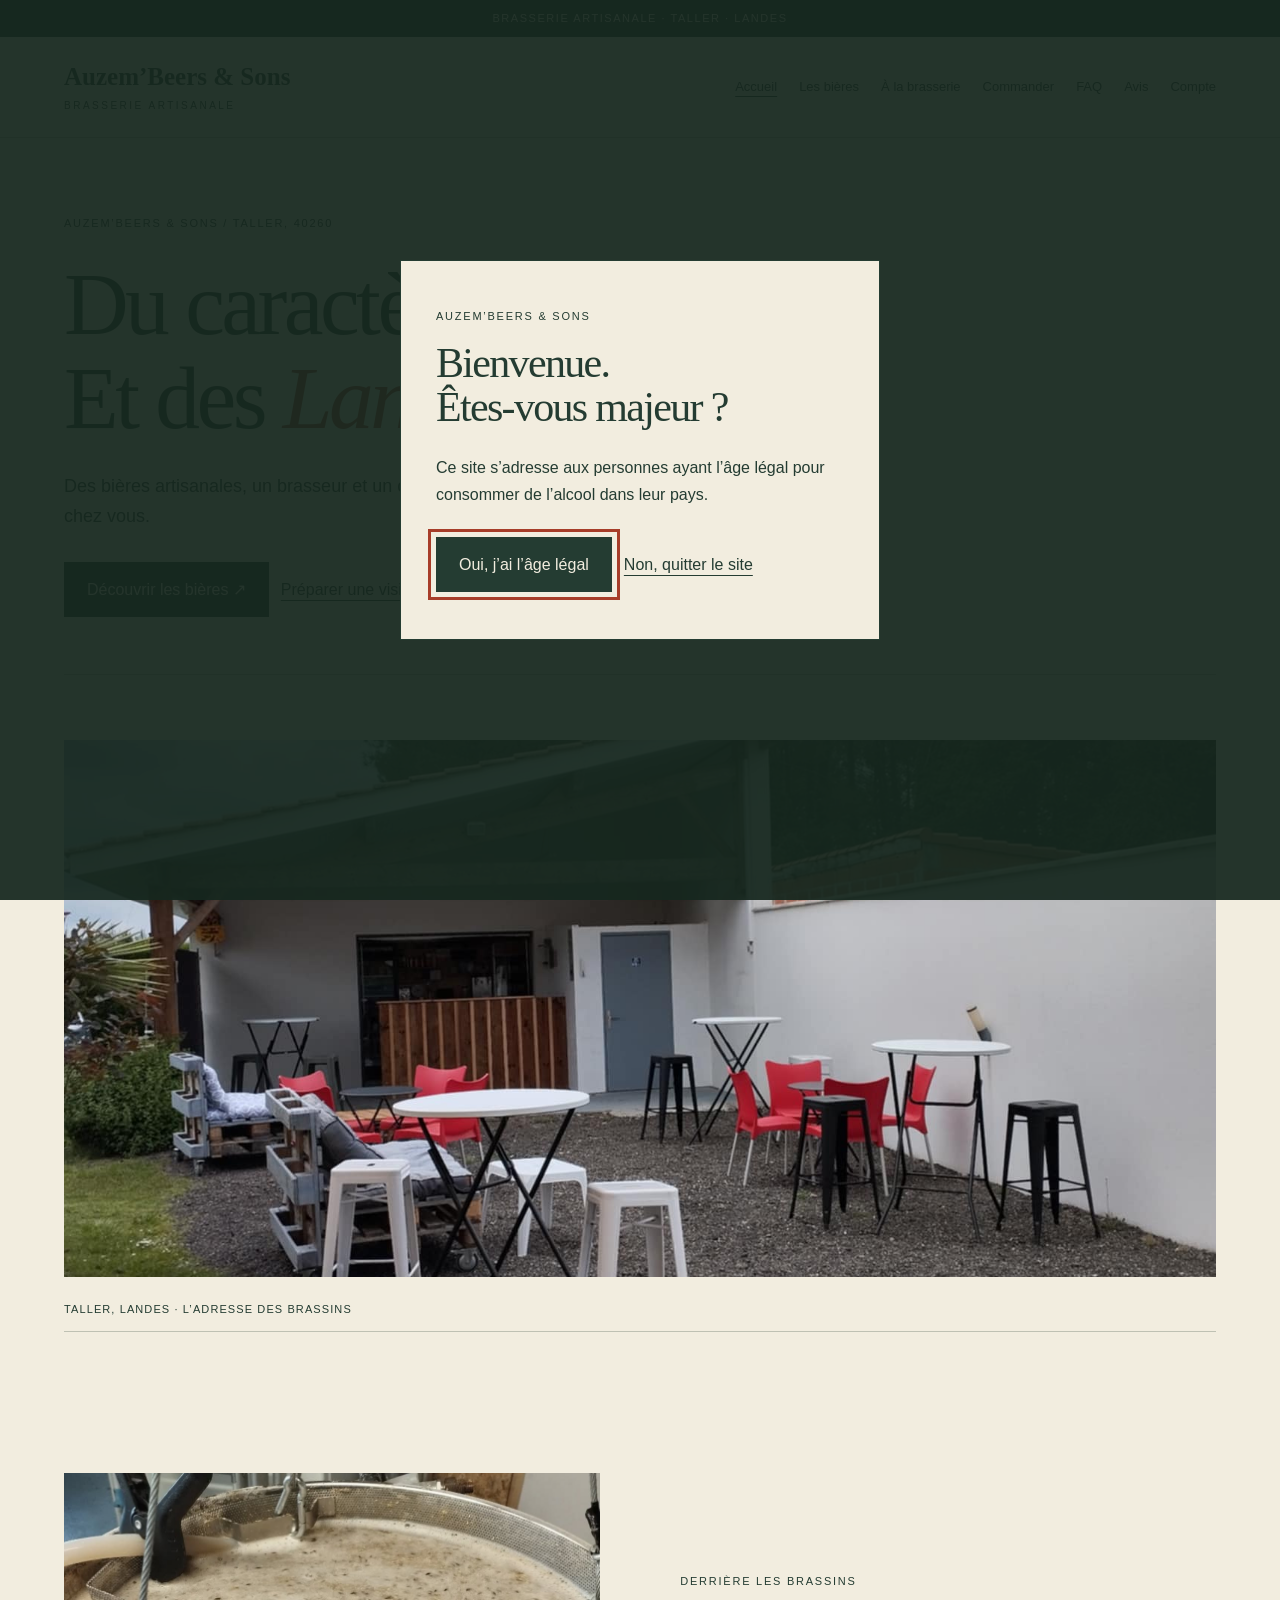
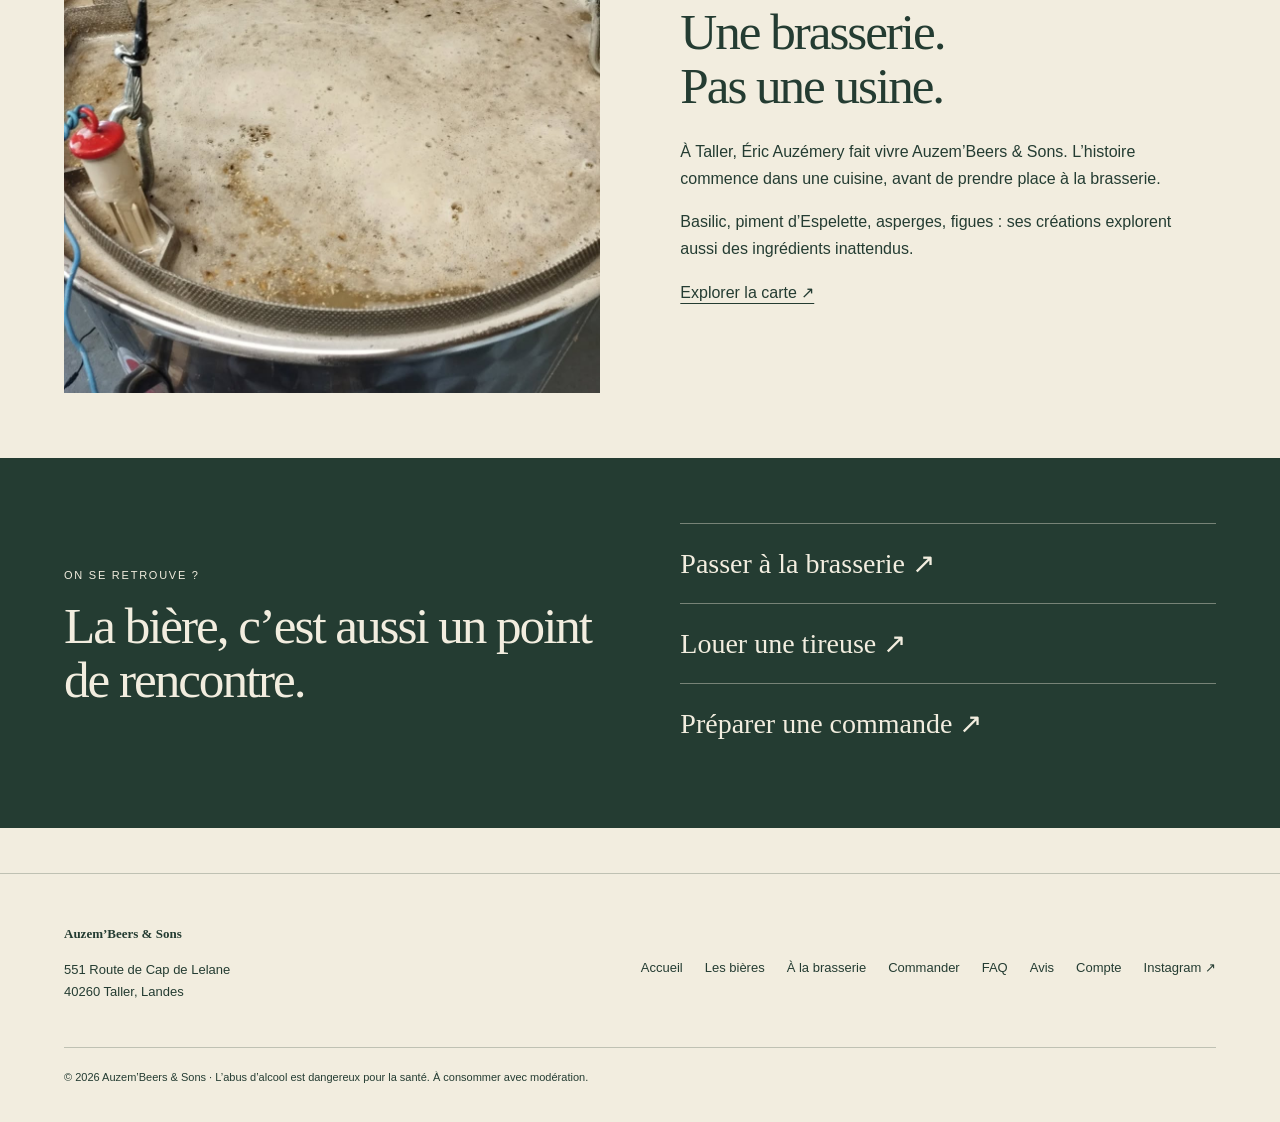
==== index.html @ e7a26818 "Unify all seven pages with editorial design and honest interaction states" ====
<!doctype html><html lang="fr"><head><meta charset="utf-8"><meta name="viewport" content="width=device-width,initial-scale=1"><title>Auzem’Beers &amp; Sons — Taller, Landes</title><meta name="description" content="Bières artisanales à Taller dans les Landes. Découvrez Auzem’Beers & Sons et préparez votre visite à la brasserie."><link rel="stylesheet" href="styles.css"><script src="site.js" defer></script></head><body><a class="skip" href="#main">Passer au contenu</a><header><a href="produits.html">Les bières</a> · <a href="service.html">La brasserie</a></header><main id="main"><section class="wrap page-head"><p class="eyebrow">Auzem’Beers &amp; Sons / Taller, 40260</p><h1>Du caractère.<br>Et des <em>Landes.</em></h1><p class="intro">Des bières artisanales, un brasseur et un coin des Landes. Faites comme chez vous.</p><a class="button" href="produits.html">Découvrir les bières ↗</a><a href="service.html">Préparer une visite</a></section><div class="wrap section"><img class="hero-photo" src="Bar2.jpeg" alt="L’intérieur de la brasserie Auzem’Beers & Sons" fetchpriority="high"><p class="caption">TALLER, LANDES · L’ADRESSE DES BRASSINS</p></div><section class="wrap split section"><img src="Brassin.jpg" alt="À la brasserie" loading="lazy"><div><p class="eyebrow">Derrière les brassins</p><h2>Une brasserie.<br>Pas une usine.</h2><p>À Taller, Éric Auzémery fait vivre Auzem’Beers &amp; Sons. L’histoire commence dans une cuisine, avant de prendre place à la brasserie.</p><p>Basilic, piment d’Espelette, asperges, figues : ses créations explorent aussi des ingrédients inattendus.</p><a href="produits.html">Explorer la carte ↗</a></div></section><section class="dark"><div class="wrap split"><div><p class="eyebrow">On se retrouve ?</p><h2>La bière, c’est aussi un point de rencontre.</h2></div><div class="rows"><a href="service.html">Passer à la brasserie ↗</a><a href="service.html#tireuses">Louer une tireuse ↗</a><a href="commandes.html">Préparer une commande ↗</a></div></div></section></main><footer><a href="FAQ.html">FAQ</a> · <a href="Avis.html">Avis</a> · <a href="compte.html">Compte</a></footer></body></html>
---- styles.css ----
:root{--paper:#f2eddf;--ink:#243c32;--rust:#a73d29;--line:#243c3240}*{box-sizing:border-box}body{margin:0;background:var(--paper);color:var(--ink);font:16px/1.7 Arial,sans-serif}a{color:inherit;text-underline-offset:5px}button,input,select,textarea{font:inherit}a:focus-visible,button:focus-visible,input:focus-visible,textarea:focus-visible,summary:focus-visible{outline:3px solid var(--rust);outline-offset:5px}img{display:block;max-width:100%}.wrap{width:min(1320px,90%);margin:auto}.skip{position:absolute;top:-100px;background:var(--paper);padding:12px;z-index:10}.skip:focus{top:10px}.ribbon{background:var(--ink);color:var(--paper);text-align:center;font-size:11px;letter-spacing:.14em;padding:9px}header{border-bottom:1px solid var(--line)}nav{display:flex;align-items:center;justify-content:space-between;gap:25px;min-height:100px}.brand{font:bold 25px Georgia,serif;text-decoration:none}.brand small{display:block;font:10px Arial,sans-serif;letter-spacing:.25em;margin-top:9px}.links{display:flex;gap:22px;align-items:center;flex-wrap:wrap}.links a{font-size:13px;text-decoration:none;padding:10px 0}.links a:hover,.links a[aria-current]{text-decoration:underline}.menu{display:none;background:none;border:1px solid;padding:10px 14px}h1,h2,h3{font-family:Georgia,serif;font-weight:normal;line-height:1.05;letter-spacing:-.04em}h1{font-size:clamp(48px,7vw,104px);max-width:1050px;margin:25px 0}h1 em{color:var(--rust)}h2{font-size:clamp(34px,4vw,62px);margin:15px 0 25px}h3{font-size:30px;margin:20px 0}.eyebrow{font-size:11px;letter-spacing:.16em;text-transform:uppercase}.intro{max-width:600px;font-size:18px}.page-head{padding:65px 0 45px;border-bottom:1px solid var(--line)}.section{padding:65px 0}.hero-photo{width:100%;height:clamp(300px,42vw,570px);object-fit:cover}.caption{border-bottom:1px solid var(--line);padding:12px 0;font-size:11px;letter-spacing:.1em}.split{display:grid;grid-template-columns:1fr 1fr;gap:7%;align-items:center}.split img{width:100%;max-height:520px;object-fit:cover}.split p{max-width:530px}.button{display:inline-block;border:1px solid var(--ink);background:var(--ink);color:var(--paper);padding:13px 22px;text-decoration:none;margin:12px 12px 12px 0;cursor:pointer}.button:hover{background:var(--rust);border-color:var(--rust)}.outline{background:transparent;color:var(--ink)}.grid{display:grid;grid-template-columns:repeat(3,minmax(0,1fr));gap:30px}.product{border-bottom:1px solid var(--line);padding-bottom:25px}.product img{width:100%;height:350px;object-fit:contain;background:#e5ddcc;padding:20px}.product:nth-child(2n) img{background:#dde0d3}.product h2{font-size:34px;margin:22px 0 12px}.product p{font-size:14px}.note{border-left:3px solid var(--rust);padding:12px 22px;background:#e8e1d3;margin:25px 0;max-width:750px}.dark{background:var(--ink);color:var(--paper);padding:65px 0}.dark a{color:var(--paper)}.rows>a{display:block;padding:23px 0;border-top:1px solid #f2eddf66;text-decoration:none;font:28px Georgia,serif}.rows>a:hover{text-decoration:underline}.narrow{max-width:850px}details{border-bottom:1px solid var(--line);padding:24px 0}summary{font:25px/1.4 Georgia,serif;cursor:pointer}details p{max-width:720px;margin:20px 0 5px}label{display:block;margin:22px 0 8px}select,textarea{display:block;width:100%;padding:14px;border:1px solid var(--ink);background:transparent;color:var(--ink);border-radius:0}textarea{min-height:180px}.muted{font-size:13px}.price{font:48px Georgia,serif}.empty{padding:35px 0;border-top:1px solid var(--line)}footer{padding:45px 0 25px;border-top:1px solid var(--line);margin-top:45px}.footer-top{display:flex;justify-content:space-between;gap:25px;flex-wrap:wrap}.footer-top p,.footer-top a{font-size:13px}.legal{border-top:1px solid var(--line);padding-top:20px;margin-top:30px;font-size:11px}dialog{background:var(--paper);color:var(--ink);border:1px solid;width:min(480px,90%);padding:35px;max-height:90vh;overflow:auto}dialog::backdrop{background:#16271fee}dialog h2{font-size:42px}body:has(dialog[open]){overflow:hidden}[hidden]{display:none!important}@media(max-width:850px){nav{flex-wrap:wrap;padding:20px 0;min-height:85px}.menu{display:block}.links{width:100%;gap:18px}.split{grid-template-columns:1fr;gap:30px}.grid{grid-template-columns:repeat(2,minmax(0,1fr))}.section{padding:45px 0}.page-head{padding:40px 0 30px}}@media(max-width:550px){.grid{grid-template-columns:1fr}.product img{height:340px}.brand{font-size:21px}.intro{font-size:16px}.footer-top{display:block}.links a{padding:8px 0}.hero-photo{height:340px}}@media(prefers-reduced-motion:reduce){*{scroll-behavior:auto!important;transition:none!important}}
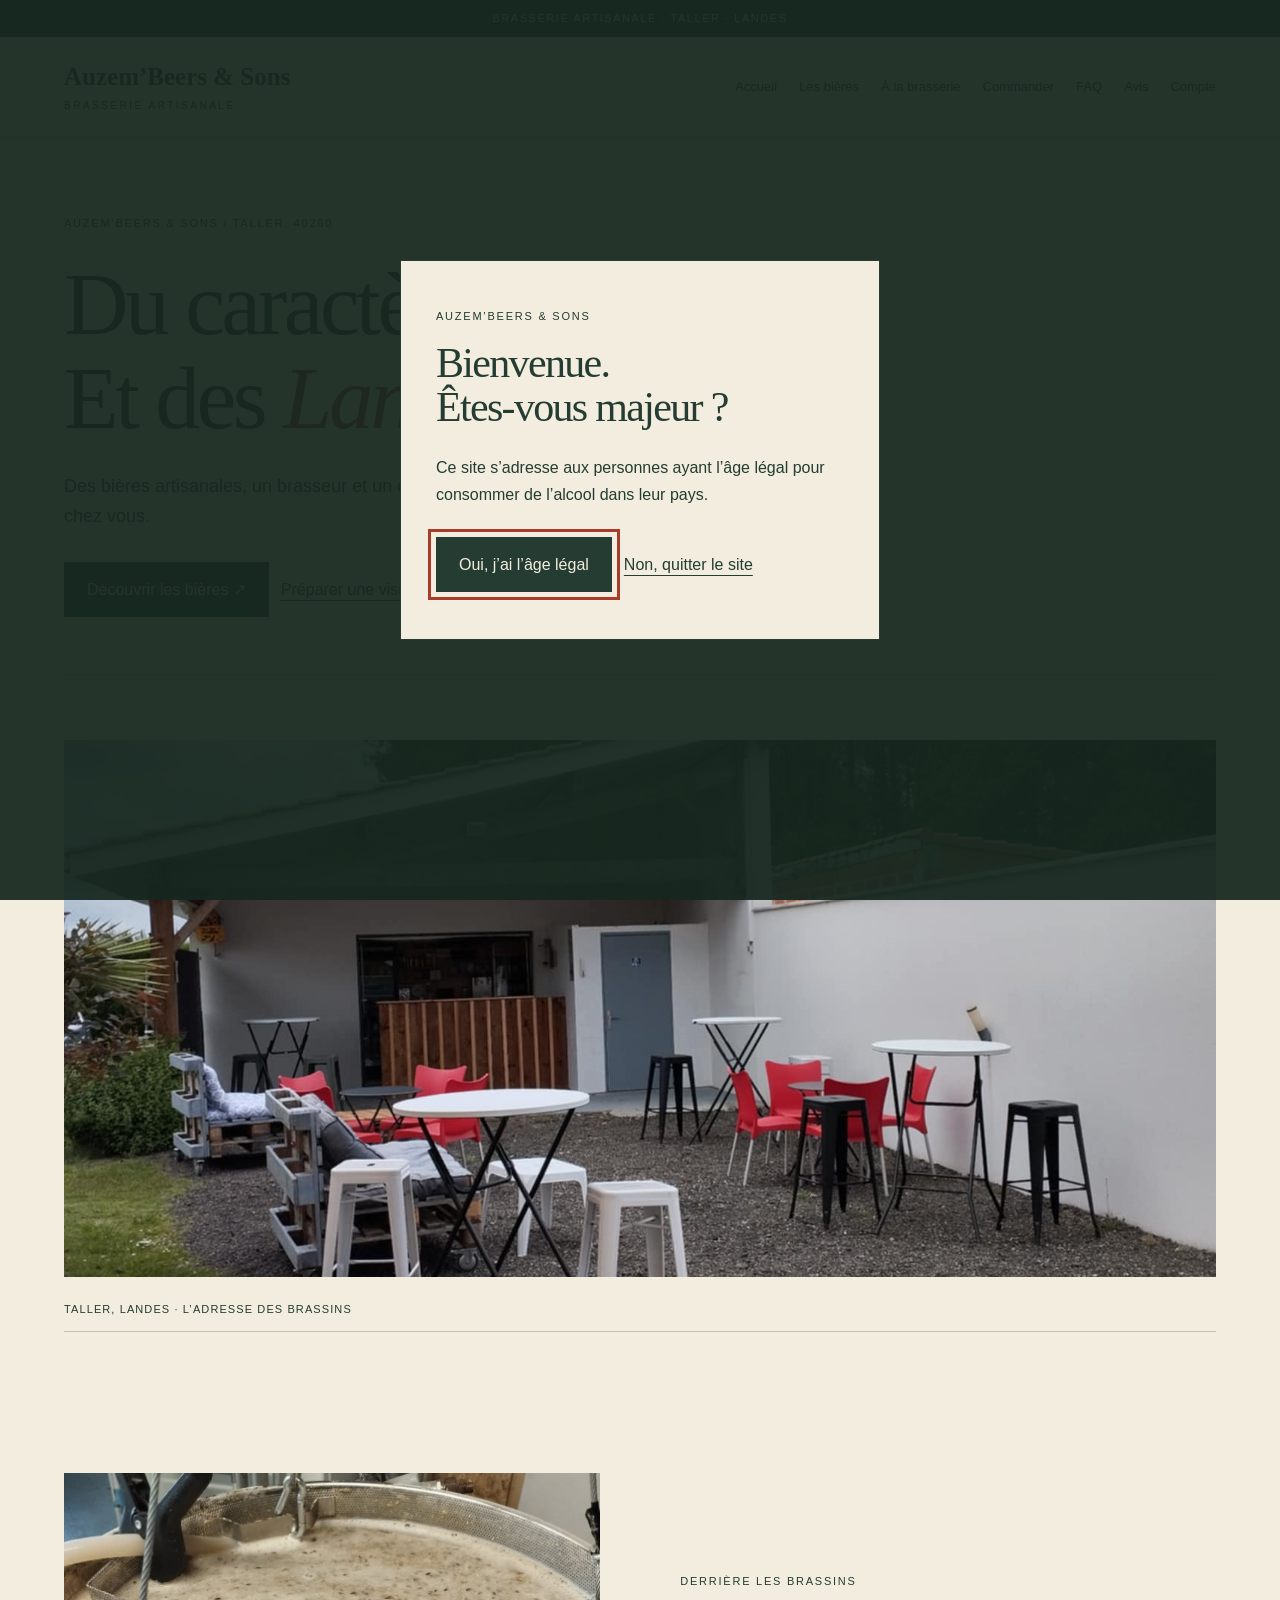
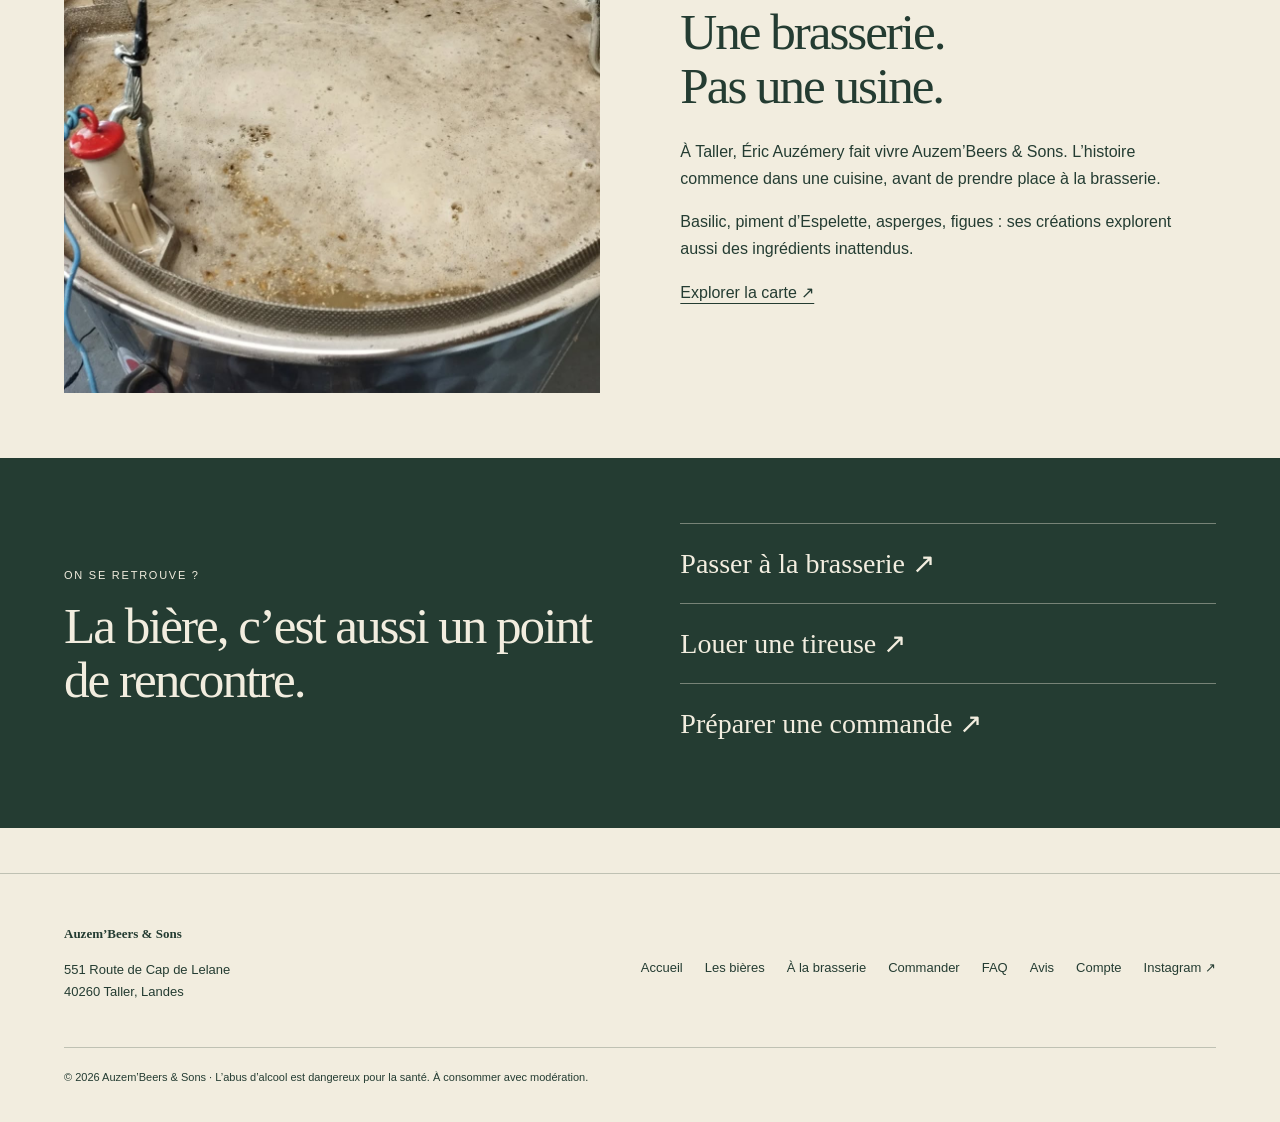
==== commit 805b993b: "Add homepage-only interactive navigation and background typography" ====
--- a/index.html
+++ b/index.html
@@ -1 +1,5 @@
-<!doctype html><html lang="fr"><head><meta charset="utf-8"><meta name="viewport" content="width=device-width,initial-scale=1"><title>Auzem’Beers &amp; Sons — Taller, Landes</title><meta name="description" content="Bières artisanales à Taller dans les Landes. Découvrez Auzem’Beers & Sons et préparez votre visite à la brasserie."><link rel="stylesheet" href="styles.css"><script src="site.js" defer></script></head><body><a class="skip" href="#main">Passer au contenu</a><header><a href="produits.html">Les bières</a> · <a href="service.html">La brasserie</a></header><main id="main"><section class="wrap page-head"><p class="eyebrow">Auzem’Beers &amp; Sons / Taller, 40260</p><h1>Du caractère.<br>Et des <em>Landes.</em></h1><p class="intro">Des bières artisanales, un brasseur et un coin des Landes. Faites comme chez vous.</p><a class="button" href="produits.html">Découvrir les bières ↗</a><a href="service.html">Préparer une visite</a></section><div class="wrap section"><img class="hero-photo" src="Bar2.jpeg" alt="L’intérieur de la brasserie Auzem’Beers & Sons" fetchpriority="high"><p class="caption">TALLER, LANDES · L’ADRESSE DES BRASSINS</p></div><section class="wrap split section"><img src="Brassin.jpg" alt="À la brasserie" loading="lazy"><div><p class="eyebrow">Derrière les brassins</p><h2>Une brasserie.<br>Pas une usine.</h2><p>À Taller, Éric Auzémery fait vivre Auzem’Beers &amp; Sons. L’histoire commence dans une cuisine, avant de prendre place à la brasserie.</p><p>Basilic, piment d’Espelette, asperges, figues : ses créations explorent aussi des ingrédients inattendus.</p><a href="produits.html">Explorer la carte ↗</a></div></section><section class="dark"><div class="wrap split"><div><p class="eyebrow">On se retrouve ?</p><h2>La bière, c’est aussi un point de rencontre.</h2></div><div class="rows"><a href="service.html">Passer à la brasserie ↗</a><a href="service.html#tireuses">Louer une tireuse ↗</a><a href="commandes.html">Préparer une commande ↗</a></div></div></section></main><footer><a href="FAQ.html">FAQ</a> · <a href="Avis.html">Avis</a> · <a href="compte.html">Compte</a></footer></body></html>+<!doctype html><html lang="fr"><head><meta charset="utf-8"><meta name="viewport" content="width=device-width,initial-scale=1"><title>Auzem’Beers &amp; Sons — Taller, Landes</title><meta name="description" content="Bières artisanales à Taller dans les Landes. Découvrez Auzem’Beers & Sons et préparez votre visite à la brasserie."><link rel="stylesheet" href="styles.css"><script src="site.js" defer></script><style>
+.home .page-head{position:relative;isolation:isolate;overflow:hidden}.home .page-head> :not(.hover-word){position:relative;z-index:1}.home .hover-word{position:absolute;right:0;bottom:0;z-index:0;max-width:100%;font:bold clamp(55px,11vw,155px)/1 Georgia,serif;letter-spacing:-.06em;color:var(--ink);opacity:0;pointer-events:none;user-select:none;transform:translateY(20px) rotate(-3deg);transition:opacity .25s,transform .45s}.home .hover-word.visible{opacity:.065;transform:translateY(0) rotate(-3deg)}.home header nav .links{position:relative;isolation:isolate}.home header nav .links>a{position:relative;transition:color .2s,transform .2s;text-decoration:none}.home header nav .links>a:after{content:'';position:absolute;left:0;right:0;bottom:5px;height:1px;background:var(--rust);transform:scaleX(0);transform-origin:left;transition:transform .25s}.home header nav .links>a:focus-visible{color:var(--rust)}.home header nav .links>a:focus-visible:after{transform:scaleX(1)}.home .menu-highlight{position:absolute;left:0;top:0;z-index:-1;background:#243c3210;border:1px solid #243c3214;border-radius:3px;pointer-events:none;opacity:0;transition:transform .28s,width .28s,height .28s,opacity .2s}.home .menu-highlight.visible{opacity:1}@media(hover:hover) and (pointer:fine){.home header nav .links>a:hover{color:var(--rust);transform:translateY(-2px)}.home header nav .links>a:hover:after{transform:scaleX(1)}}@media(prefers-reduced-motion:reduce){.home .hover-word,.home .menu-highlight{display:none}.home header nav .links>a{transform:none!important;transition:none}.home header nav .links>a:after{transition:none}}
+</style><script defer>
+document.addEventListener('DOMContentLoaded',()=>{const nav=document.querySelector('header nav .links'),hero=document.querySelector('.page-head');if(!nav||!hero)return;const reduce=matchMedia('(prefers-reduced-motion:reduce)'),fine=matchMedia('(hover:hover) and (pointer:fine)');const highlight=document.createElement('span');highlight.className='menu-highlight';highlight.setAttribute('aria-hidden','true');nav.prepend(highlight);const word=document.createElement('span');word.className='hover-word';word.setAttribute('aria-hidden','true');hero.prepend(word);const words={'index.html':'BIENVENUE','produits.html':'BIÈRES','service.html':'TALLER','commandes.html':'BRASSINS','FAQ.html':'BRASSERIE','Avis.html':'VOS MOTS','compte.html':'EN DIRECT'};let active=null;function show(link){active=link;if(reduce.matches||nav.hidden)return;const box=link.getBoundingClientRect(),parent=nav.getBoundingClientRect();highlight.style.width=(box.width+16)+'px';highlight.style.height=box.height+'px';highlight.style.transform=`translate(${box.left-parent.left-8}px,${box.top-parent.top}px)`;highlight.classList.add('visible');word.textContent=words[link.getAttribute('href')]||'TALLER';word.classList.add('visible')}function hide(){active=null;highlight.classList.remove('visible');word.classList.remove('visible')}nav.querySelectorAll('a').forEach(link=>{link.addEventListener('pointerenter',()=>{if(fine.matches)show(link)});link.addEventListener('focus',()=>show(link))});nav.addEventListener('pointerleave',()=>{const focused=nav.querySelector('a:focus-visible');if(focused)show(focused);else hide()});nav.addEventListener('focusout',()=>requestAnimationFrame(()=>{if(!nav.contains(document.activeElement)){const hovered=fine.matches?nav.querySelector('a:hover'):null;if(hovered)show(hovered);else hide()}}));window.addEventListener('resize',()=>{if(active){if(nav.hidden)hide();else show(active)}});reduce.addEventListener('change',hide);fine.addEventListener('change',hide);new MutationObserver(()=>{if(nav.hidden)hide()}).observe(nav,{attributes:true,attributeFilter:['hidden']})});
+</script></head><body class="home"><a class="skip" href="#main">Passer au contenu</a><header><a href="produits.html">Les bières</a> · <a href="service.html">La brasserie</a></header><main id="main"><section class="wrap page-head"><p class="eyebrow">Auzem’Beers &amp; Sons / Taller, 40260</p><h1>Du caractère.<br>Et des <em>Landes.</em></h1><p class="intro">Des bières artisanales, un brasseur et un coin des Landes. Faites comme chez vous.</p><a class="button" href="produits.html">Découvrir les bières ↗</a><a href="service.html">Préparer une visite</a></section><div class="wrap section"><img class="hero-photo" src="Bar2.jpeg" alt="L’intérieur de la brasserie Auzem’Beers & Sons" fetchpriority="high"><p class="caption">TALLER, LANDES · L’ADRESSE DES BRASSINS</p></div><section class="wrap split section"><img src="Brassin.jpg" alt="À la brasserie" loading="lazy"><div><p class="eyebrow">Derrière les brassins</p><h2>Une brasserie.<br>Pas une usine.</h2><p>À Taller, Éric Auzémery fait vivre Auzem’Beers &amp; Sons. L’histoire commence dans une cuisine, avant de prendre place à la brasserie.</p><p>Basilic, piment d’Espelette, asperges, figues : ses créations explorent aussi des ingrédients inattendus.</p><a href="produits.html">Explorer la carte ↗</a></div></section><section class="dark"><div class="wrap split"><div><p class="eyebrow">On se retrouve ?</p><h2>La bière, c’est aussi un point de rencontre.</h2></div><div class="rows"><a href="service.html">Passer à la brasserie ↗</a><a href="service.html#tireuses">Louer une tireuse ↗</a><a href="commandes.html">Préparer une commande ↗</a></div></div></section></main><footer><a href="FAQ.html">FAQ</a> · <a href="Avis.html">Avis</a> · <a href="compte.html">Compte</a></footer></body></html>
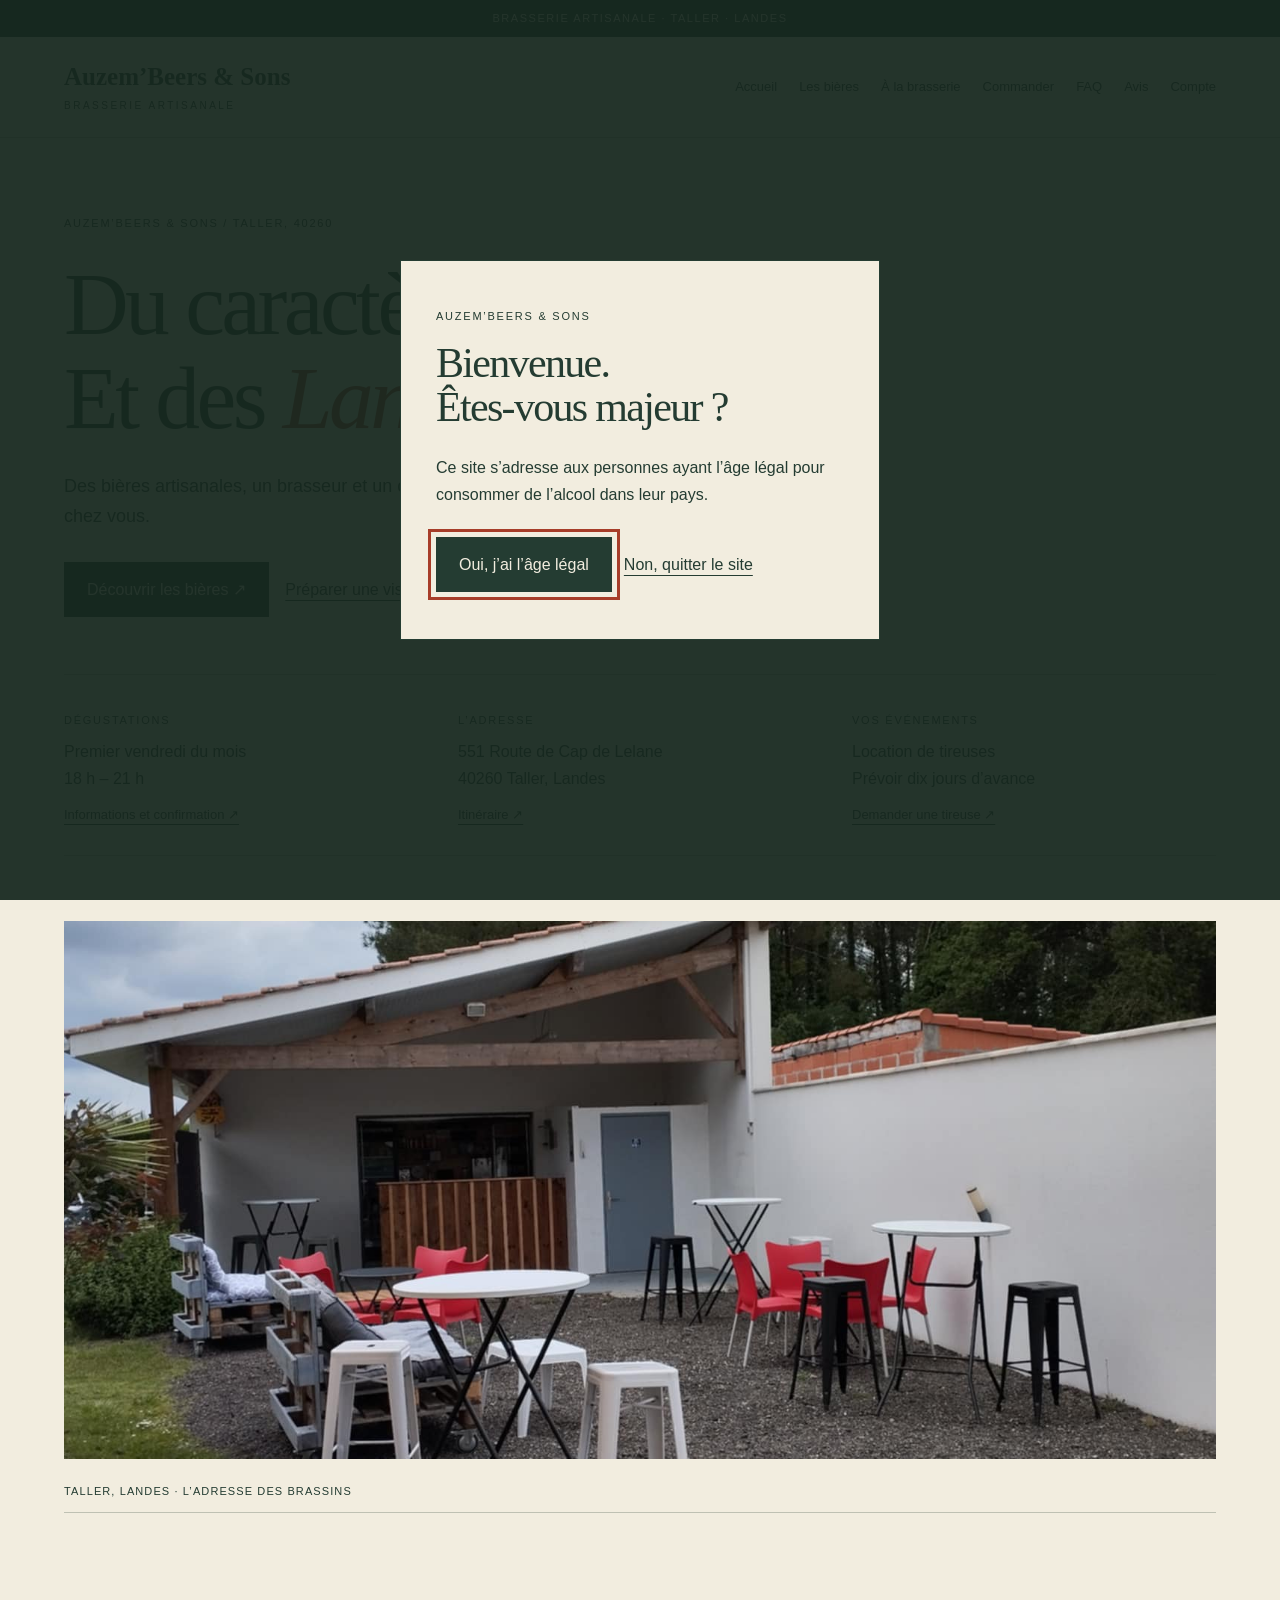
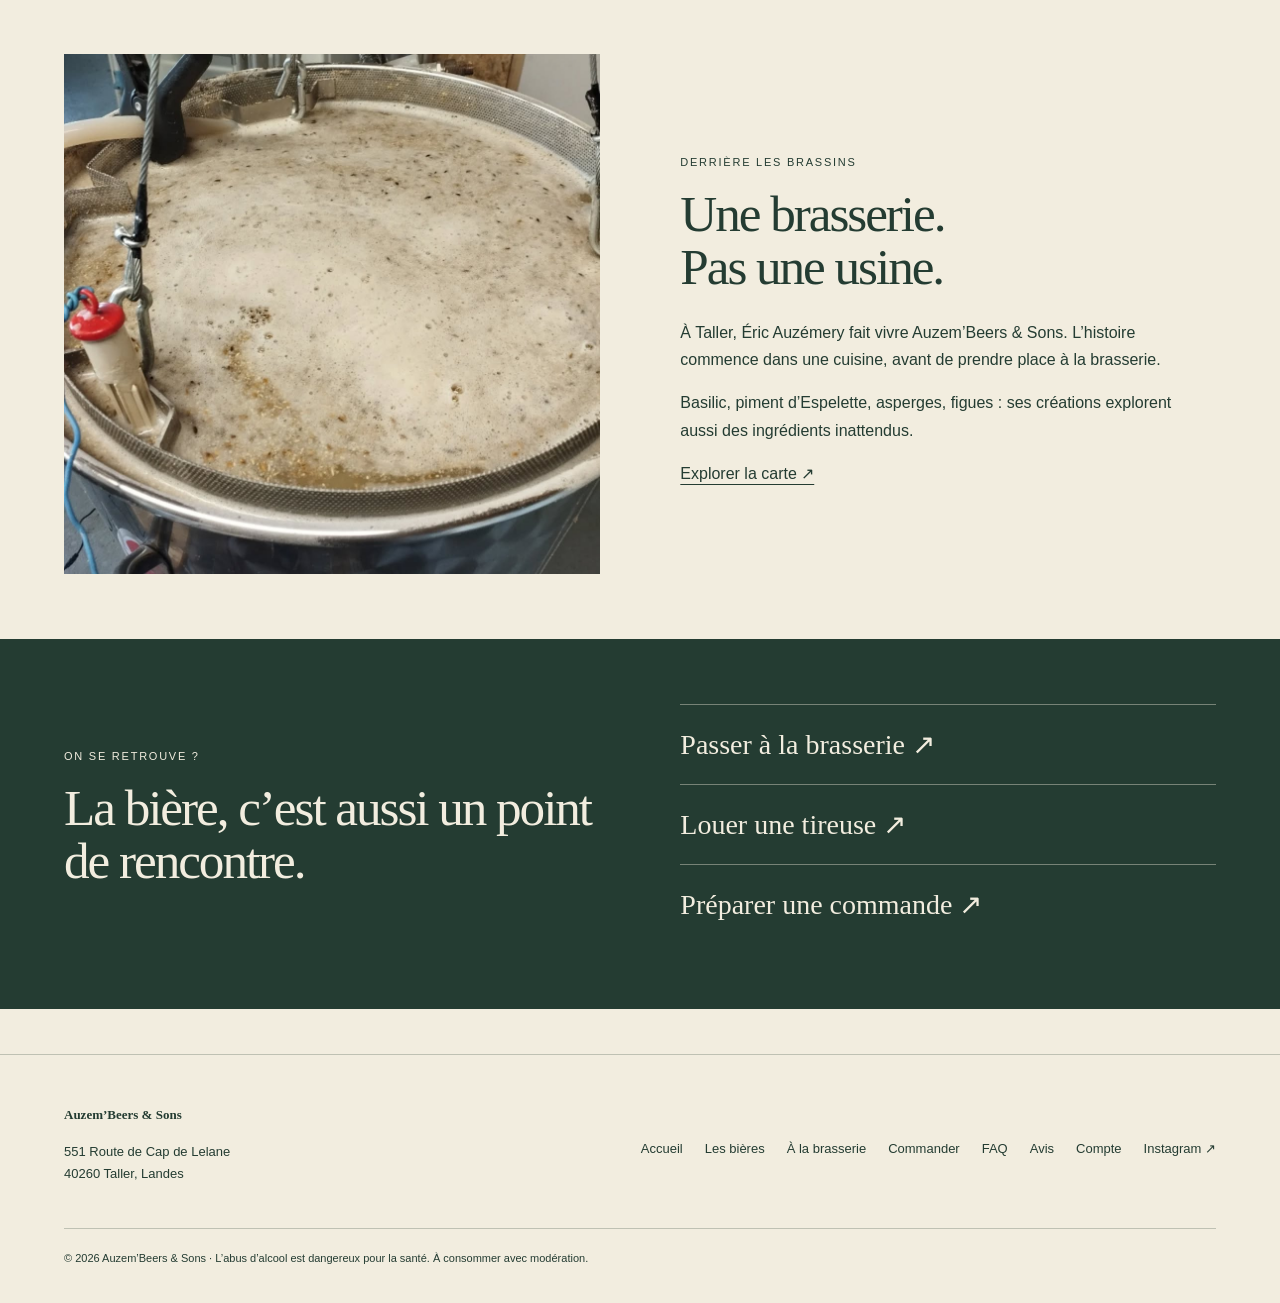
==== commit d4582524: "Refine homepage motion and enquiry flow; add repeatable QA" ====
--- a/index.html
+++ b/index.html
@@ -1,5 +1,38 @@
-<!doctype html><html lang="fr"><head><meta charset="utf-8"><meta name="viewport" content="width=device-width,initial-scale=1"><title>Auzem’Beers &amp; Sons — Taller, Landes</title><meta name="description" content="Bières artisanales à Taller dans les Landes. Découvrez Auzem’Beers & Sons et préparez votre visite à la brasserie."><link rel="stylesheet" href="styles.css"><script src="site.js" defer></script><style>
-.home .page-head{position:relative;isolation:isolate;overflow:hidden}.home .page-head> :not(.hover-word){position:relative;z-index:1}.home .hover-word{position:absolute;right:0;bottom:0;z-index:0;max-width:100%;font:bold clamp(55px,11vw,155px)/1 Georgia,serif;letter-spacing:-.06em;color:var(--ink);opacity:0;pointer-events:none;user-select:none;transform:translateY(20px) rotate(-3deg);transition:opacity .25s,transform .45s}.home .hover-word.visible{opacity:.065;transform:translateY(0) rotate(-3deg)}.home header nav .links{position:relative;isolation:isolate}.home header nav .links>a{position:relative;transition:color .2s,transform .2s;text-decoration:none}.home header nav .links>a:after{content:'';position:absolute;left:0;right:0;bottom:5px;height:1px;background:var(--rust);transform:scaleX(0);transform-origin:left;transition:transform .25s}.home header nav .links>a:focus-visible{color:var(--rust)}.home header nav .links>a:focus-visible:after{transform:scaleX(1)}.home .menu-highlight{position:absolute;left:0;top:0;z-index:-1;background:#243c3210;border:1px solid #243c3214;border-radius:3px;pointer-events:none;opacity:0;transition:transform .28s,width .28s,height .28s,opacity .2s}.home .menu-highlight.visible{opacity:1}@media(hover:hover) and (pointer:fine){.home header nav .links>a:hover{color:var(--rust);transform:translateY(-2px)}.home header nav .links>a:hover:after{transform:scaleX(1)}}@media(prefers-reduced-motion:reduce){.home .hover-word,.home .menu-highlight{display:none}.home header nav .links>a{transform:none!important;transition:none}.home header nav .links>a:after{transition:none}}
-</style><script defer>
-document.addEventListener('DOMContentLoaded',()=>{const nav=document.querySelector('header nav .links'),hero=document.querySelector('.page-head');if(!nav||!hero)return;const reduce=matchMedia('(prefers-reduced-motion:reduce)'),fine=matchMedia('(hover:hover) and (pointer:fine)');const highlight=document.createElement('span');highlight.className='menu-highlight';highlight.setAttribute('aria-hidden','true');nav.prepend(highlight);const word=document.createElement('span');word.className='hover-word';word.setAttribute('aria-hidden','true');hero.prepend(word);const words={'index.html':'BIENVENUE','produits.html':'BIÈRES','service.html':'TALLER','commandes.html':'BRASSINS','FAQ.html':'BRASSERIE','Avis.html':'VOS MOTS','compte.html':'EN DIRECT'};let active=null;function show(link){active=link;if(reduce.matches||nav.hidden)return;const box=link.getBoundingClientRect(),parent=nav.getBoundingClientRect();highlight.style.width=(box.width+16)+'px';highlight.style.height=box.height+'px';highlight.style.transform=`translate(${box.left-parent.left-8}px,${box.top-parent.top}px)`;highlight.classList.add('visible');word.textContent=words[link.getAttribute('href')]||'TALLER';word.classList.add('visible')}function hide(){active=null;highlight.classList.remove('visible');word.classList.remove('visible')}nav.querySelectorAll('a').forEach(link=>{link.addEventListener('pointerenter',()=>{if(fine.matches)show(link)});link.addEventListener('focus',()=>show(link))});nav.addEventListener('pointerleave',()=>{const focused=nav.querySelector('a:focus-visible');if(focused)show(focused);else hide()});nav.addEventListener('focusout',()=>requestAnimationFrame(()=>{if(!nav.contains(document.activeElement)){const hovered=fine.matches?nav.querySelector('a:hover'):null;if(hovered)show(hovered);else hide()}}));window.addEventListener('resize',()=>{if(active){if(nav.hidden)hide();else show(active)}});reduce.addEventListener('change',hide);fine.addEventListener('change',hide);new MutationObserver(()=>{if(nav.hidden)hide()}).observe(nav,{attributes:true,attributeFilter:['hidden']})});
-</script></head><body class="home"><a class="skip" href="#main">Passer au contenu</a><header><a href="produits.html">Les bières</a> · <a href="service.html">La brasserie</a></header><main id="main"><section class="wrap page-head"><p class="eyebrow">Auzem’Beers &amp; Sons / Taller, 40260</p><h1>Du caractère.<br>Et des <em>Landes.</em></h1><p class="intro">Des bières artisanales, un brasseur et un coin des Landes. Faites comme chez vous.</p><a class="button" href="produits.html">Découvrir les bières ↗</a><a href="service.html">Préparer une visite</a></section><div class="wrap section"><img class="hero-photo" src="Bar2.jpeg" alt="L’intérieur de la brasserie Auzem’Beers & Sons" fetchpriority="high"><p class="caption">TALLER, LANDES · L’ADRESSE DES BRASSINS</p></div><section class="wrap split section"><img src="Brassin.jpg" alt="À la brasserie" loading="lazy"><div><p class="eyebrow">Derrière les brassins</p><h2>Une brasserie.<br>Pas une usine.</h2><p>À Taller, Éric Auzémery fait vivre Auzem’Beers &amp; Sons. L’histoire commence dans une cuisine, avant de prendre place à la brasserie.</p><p>Basilic, piment d’Espelette, asperges, figues : ses créations explorent aussi des ingrédients inattendus.</p><a href="produits.html">Explorer la carte ↗</a></div></section><section class="dark"><div class="wrap split"><div><p class="eyebrow">On se retrouve ?</p><h2>La bière, c’est aussi un point de rencontre.</h2></div><div class="rows"><a href="service.html">Passer à la brasserie ↗</a><a href="service.html#tireuses">Louer une tireuse ↗</a><a href="commandes.html">Préparer une commande ↗</a></div></div></section></main><footer><a href="FAQ.html">FAQ</a> · <a href="Avis.html">Avis</a> · <a href="compte.html">Compte</a></footer></body></html>+<!doctype html>
+<html lang="fr">
+<head>
+  <meta charset="utf-8">
+  <meta name="viewport" content="width=device-width,initial-scale=1">
+  <title>Auzem’Beers &amp; Sons — Taller, Landes</title>
+  <meta name="description" content="Bières artisanales à Taller dans les Landes. Découvrez Auzem’Beers & Sons et préparez votre visite à la brasserie.">
+  <link rel="stylesheet" href="styles.css">
+  <link rel="stylesheet" href="home.css?v=2">
+  <script src="site.js?v=2" defer></script>
+  <script src="home.js?v=2" defer></script>
+</head>
+<body class="home">
+  <a class="skip" href="#main">Passer au contenu</a>
+  <header><a href="produits.html">Les bières</a> · <a href="service.html">La brasserie</a></header>
+  <main id="main">
+    <section class="wrap page-head">
+      <p class="eyebrow">Auzem’Beers &amp; Sons / Taller, 40260</p>
+      <h1>Du caractère.<br>Et des <em>Landes.</em></h1>
+      <p class="intro">Des bières artisanales, un brasseur et un coin des Landes. Faites comme chez vous.</p>
+      <a class="button" href="produits.html">Découvrir les bières ↗</a>
+      <a href="#visiter">Préparer une visite</a>
+    </section>
+    <section class="wrap practical" id="visiter" aria-label="Visiter et réserver">
+      <div><p class="eyebrow">Dégustations</p><p>Premier vendredi du mois<br>18 h – 21 h</p><a href="service.html">Informations et confirmation ↗</a></div>
+      <div><p class="eyebrow">L’adresse</p><p>551 Route de Cap de Lelane<br>40260 Taller, Landes</p><a href="https://www.google.com/maps/dir/?api=1&amp;destination=551%20Route%20de%20Cap%20de%20Lelane%2040260%20Taller%20France" target="_blank" rel="noopener noreferrer">Itinéraire ↗</a></div>
+      <div><p class="eyebrow">Vos événements</p><p>Location de tireuses<br>Prévoir dix jours d’avance</p><a href="commandes.html?demande=Une%20location%20de%20tireuse">Demander une tireuse ↗</a></div>
+    </section>
+    <div class="wrap section"><img class="hero-photo" src="Bar2.jpeg" alt="L’intérieur de la brasserie Auzem’Beers & Sons" fetchpriority="high"><p class="caption">TALLER, LANDES · L’ADRESSE DES BRASSINS</p></div>
+    <section class="wrap split section">
+      <img src="Brassin.jpg" alt="À la brasserie" loading="lazy">
+      <div><p class="eyebrow">Derrière les brassins</p><h2>Une brasserie.<br>Pas une usine.</h2><p>À Taller, Éric Auzémery fait vivre Auzem’Beers &amp; Sons. L’histoire commence dans une cuisine, avant de prendre place à la brasserie.</p><p>Basilic, piment d’Espelette, asperges, figues : ses créations explorent aussi des ingrédients inattendus.</p><a href="produits.html">Explorer la carte ↗</a></div>
+    </section>
+    <section class="dark"><div class="wrap split"><div><p class="eyebrow">On se retrouve ?</p><h2>La bière, c’est aussi un point de rencontre.</h2></div><div class="rows"><a href="service.html">Passer à la brasserie ↗</a><a href="commandes.html?demande=Une%20location%20de%20tireuse">Louer une tireuse ↗</a><a href="commandes.html">Préparer une commande ↗</a></div></div></section>
+  </main>
+  <footer><a href="FAQ.html">FAQ</a> · <a href="Avis.html">Avis</a> · <a href="compte.html">Compte</a></footer>
+</body>
+</html>
--- a/home.css
+++ b/home.css
@@ -0,0 +1,24 @@
+.home .page-head { position: relative; isolation: isolate; overflow: hidden; }
+.home .page-head > :not(.hover-word) { position: relative; z-index: 1; }
+.home .hover-word { position: absolute; right: 0; bottom: 0; z-index: 0; max-width: 100%; font: bold clamp(55px,11vw,155px)/1 Georgia,serif; letter-spacing: -.06em; color: var(--ink); opacity: 0; pointer-events: none; user-select: none; transform: translate(var(--pointer-x,0px),calc(18px + var(--pointer-y,0px))) rotate(-3deg); transition: opacity .18s ease, transform .35s ease; }
+.home .hover-word.visible { opacity: .085; transform: translate(var(--pointer-x,0px),var(--pointer-y,0px)) rotate(-3deg); }
+.home header nav .links { position: relative; isolation: isolate; }
+.home header nav .links > a { position: relative; transition: color .2s, transform .2s; text-decoration: none; }
+.home header nav .links > a::after { content: ''; position: absolute; left: 0; right: 0; bottom: 5px; height: 1px; background: var(--rust); transform: scaleX(0); transform-origin: left; transition: transform .25s; }
+.home header nav .links > a:focus-visible { color: var(--rust); }
+.home header nav .links > a:focus-visible::after { transform: scaleX(1); }
+.home .menu-highlight { position: absolute; left: 0; top: 0; z-index: -1; background: #243c3210; border: 1px solid #243c3214; border-radius: 3px; pointer-events: none; opacity: 0; transition: transform .28s, width .28s, height .28s, opacity .2s; }
+.home .menu-highlight.visible { opacity: 1; }
+.home .practical { display: grid; grid-template-columns: repeat(3,minmax(0,1fr)); gap: 30px; padding: 28px 0; border-bottom: 1px solid var(--line); scroll-margin-top: 20px; }
+.home .practical p { margin: 8px 0; }
+.home .practical a { font-size: 13px; }
+@media (hover:hover) and (pointer:fine) {
+  .home header nav .links > a:hover { color: var(--rust); transform: translateY(-2px); }
+  .home header nav .links > a:hover::after { transform: scaleX(1); }
+}
+@media (max-width:760px) { .home .practical { grid-template-columns: 1fr; gap: 20px; } .home .practical > div + div { padding-top: 15px; border-top: 1px solid var(--line); } }
+@media (prefers-reduced-motion:reduce) {
+  .home .hover-word, .home .menu-highlight { display: none; }
+  .home header nav .links > a { transform: none !important; transition: none; }
+  .home header nav .links > a::after { transition: none; }
+}
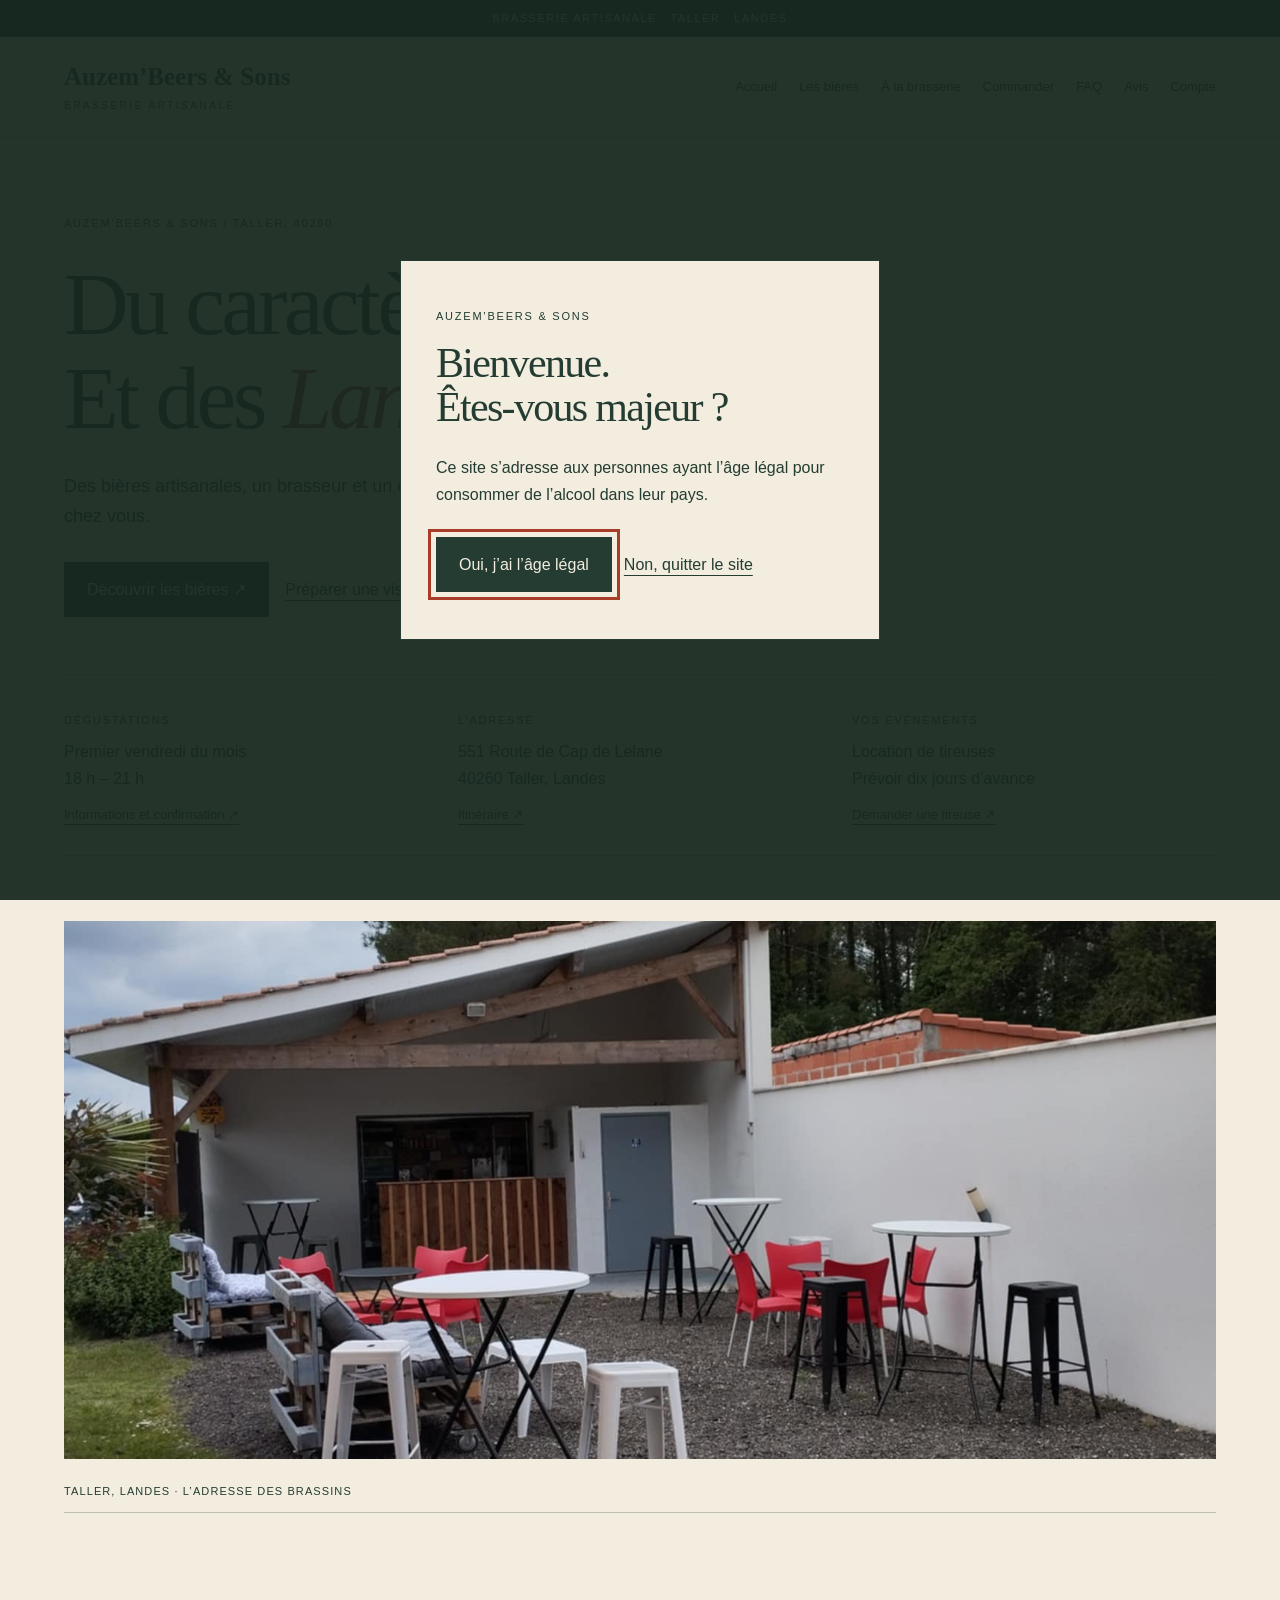
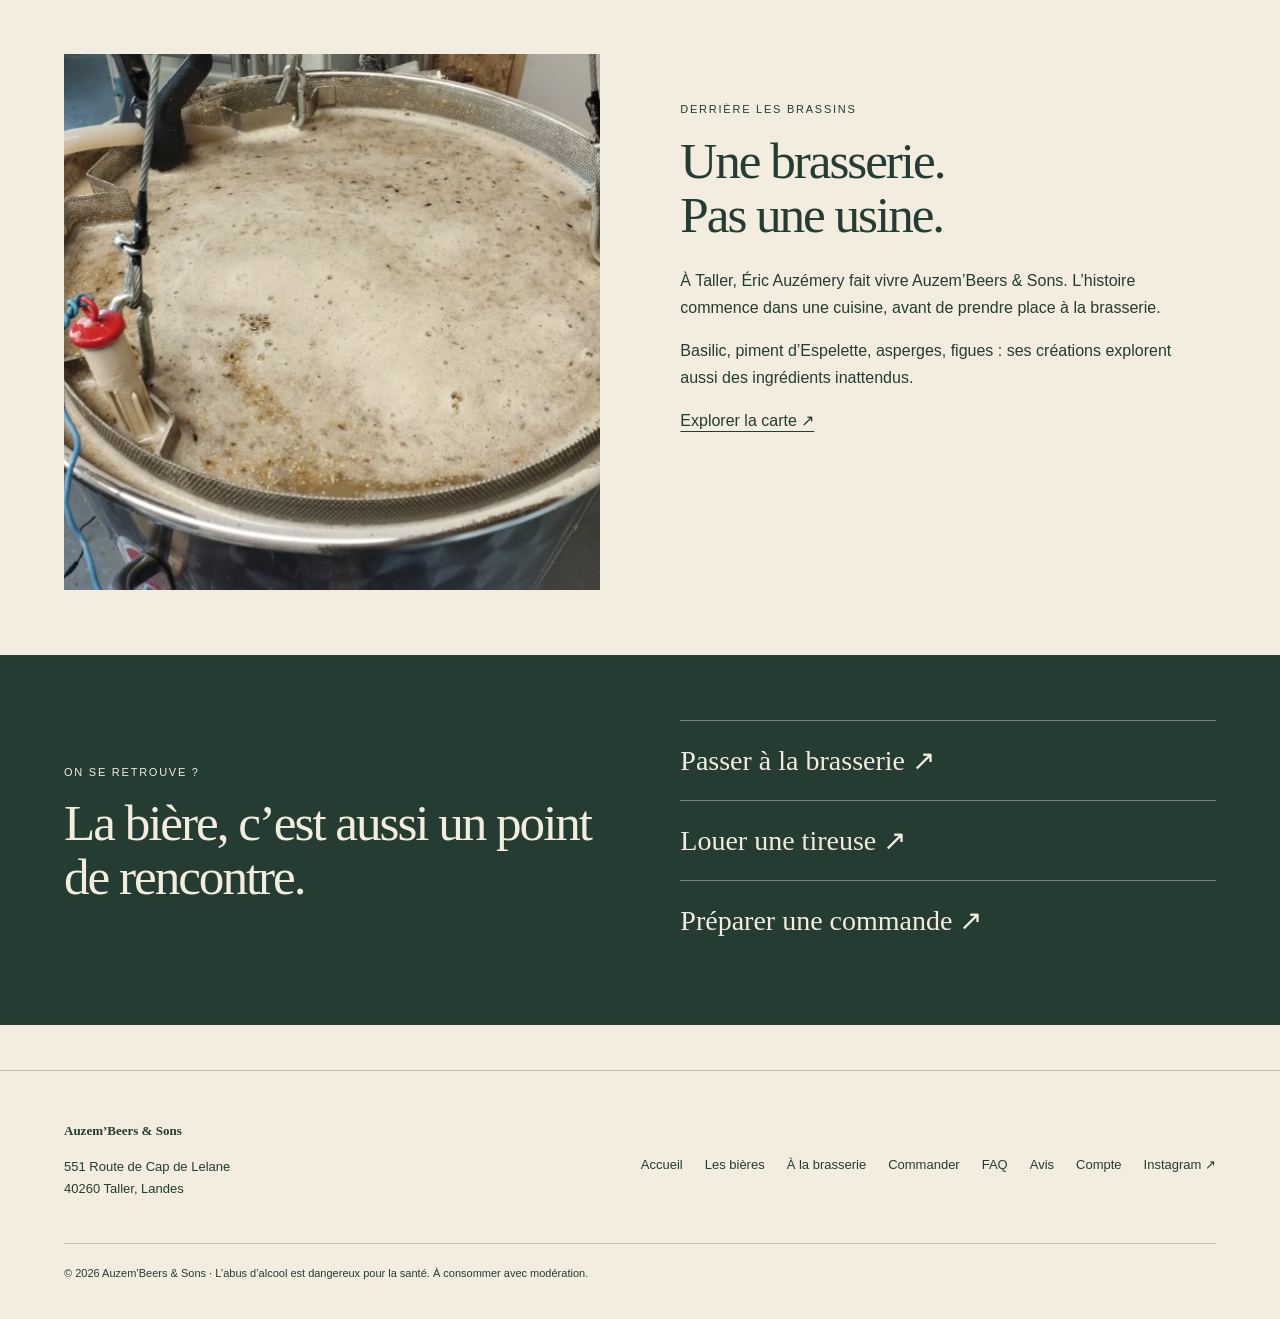
==== commit 4584e180: "Add progressive homepage motion and optional HyperFrames video integration" ====
--- a/index.html
+++ b/index.html
@@ -7,8 +7,10 @@
   <meta name="description" content="Bières artisanales à Taller dans les Landes. Découvrez Auzem’Beers & Sons et préparez votre visite à la brasserie.">
   <link rel="stylesheet" href="styles.css">
   <link rel="stylesheet" href="home.css?v=2">
+  <link rel="stylesheet" href="home-motion.css?v=1">
   <script src="site.js?v=2" defer></script>
   <script src="home.js?v=2" defer></script>
+  <script src="home-motion.js?v=1" defer></script>
 </head>
 <body class="home">
   <a class="skip" href="#main">Passer au contenu</a>
@@ -16,7 +18,7 @@
   <main id="main">
     <section class="wrap page-head">
       <p class="eyebrow">Auzem’Beers &amp; Sons / Taller, 40260</p>
-      <h1>Du caractère.<br>Et des <em>Landes.</em></h1>
+      <h1 data-motion-title>Du caractère.<br>Et des <em>Landes.</em></h1>
       <p class="intro">Des bières artisanales, un brasseur et un coin des Landes. Faites comme chez vous.</p>
       <a class="button" href="produits.html">Découvrir les bières ↗</a>
       <a href="#visiter">Préparer une visite</a>
@@ -26,12 +28,18 @@
       <div><p class="eyebrow">L’adresse</p><p>551 Route de Cap de Lelane<br>40260 Taller, Landes</p><a href="https://www.google.com/maps/dir/?api=1&amp;destination=551%20Route%20de%20Cap%20de%20Lelane%2040260%20Taller%20France" target="_blank" rel="noopener noreferrer">Itinéraire ↗</a></div>
       <div><p class="eyebrow">Vos événements</p><p>Location de tireuses<br>Prévoir dix jours d’avance</p><a href="commandes.html?demande=Une%20location%20de%20tireuse">Demander une tireuse ↗</a></div>
     </section>
-    <div class="wrap section"><img class="hero-photo" src="Bar2.jpeg" alt="L’intérieur de la brasserie Auzem’Beers & Sons" fetchpriority="high"><p class="caption">TALLER, LANDES · L’ADRESSE DES BRASSINS</p></div>
-    <section class="wrap split section">
-      <img src="Brassin.jpg" alt="À la brasserie" loading="lazy">
-      <div><p class="eyebrow">Derrière les brassins</p><h2>Une brasserie.<br>Pas une usine.</h2><p>À Taller, Éric Auzémery fait vivre Auzem’Beers &amp; Sons. L’histoire commence dans une cuisine, avant de prendre place à la brasserie.</p><p>Basilic, piment d’Espelette, asperges, figues : ses créations explorent aussi des ingrédients inattendus.</p><a href="produits.html">Explorer la carte ↗</a></div>
+    <div class="wrap section" data-motion-reveal><div class="motion-photo-frame"><img class="hero-photo" data-motion-photo src="Bar2.jpeg" alt="L’intérieur de la brasserie Auzem’Beers & Sons" fetchpriority="high"></div><p class="caption">TALLER, LANDES · L’ADRESSE DES BRASSINS</p></div>
+    <section class="wrap split section brewery-story">
+      <img class="story-photo" src="Brassin.jpg" alt="À la brasserie" loading="lazy">
+      <div data-motion-reveal><p class="eyebrow">Derrière les brassins</p><h2>Une brasserie.<br>Pas une usine.</h2><p>À Taller, Éric Auzémery fait vivre Auzem’Beers &amp; Sons. L’histoire commence dans une cuisine, avant de prendre place à la brasserie.</p><p>Basilic, piment d’Espelette, asperges, figues : ses créations explorent aussi des ingrédients inattendus.</p><a href="produits.html">Explorer la carte ↗</a></div>
     </section>
-    <section class="dark"><div class="wrap split"><div><p class="eyebrow">On se retrouve ?</p><h2>La bière, c’est aussi un point de rencontre.</h2></div><div class="rows"><a href="service.html">Passer à la brasserie ↗</a><a href="commandes.html?demande=Une%20location%20de%20tireuse">Louer une tireuse ↗</a><a href="commandes.html">Préparer une commande ↗</a></div></div></section>
+    <section class="wrap section brewery-film" id="film-brasserie" aria-labelledby="film-title" hidden>
+      <p class="eyebrow">Un aperçu de la brasserie</p>
+      <h2 id="film-title">Bienvenue à Taller.</h2>
+      <video controls playsinline preload="none" poster="Bar2.jpeg" aria-label="Présentation de la brasserie Auzem’Beers et Sons" data-brewery-video="media/brasserie-promo.mp4"></video>
+      <p class="caption">Auzem’Beers &amp; Sons · Taller, Landes. Bar ouvert le premier vendredi du mois, de 18 h à 21 h. <a href="service.html">Préparer une visite ↗</a></p>
+    </section>
+    <section class="dark"><div class="wrap split"><div data-motion-reveal><p class="eyebrow">On se retrouve ?</p><h2>La bière, c’est aussi un point de rencontre.</h2></div><div class="rows"><a href="service.html">Passer à la brasserie ↗</a><a href="commandes.html?demande=Une%20location%20de%20tireuse">Louer une tireuse ↗</a><a href="commandes.html">Préparer une commande ↗</a></div></div></section>
   </main>
   <footer><a href="FAQ.html">FAQ</a> · <a href="Avis.html">Avis</a> · <a href="compte.html">Compte</a></footer>
 </body>
--- a/home-motion.css
+++ b/home-motion.css
@@ -0,0 +1,23 @@
+.home { --motion-ease: cubic-bezier(.22,1,.36,1); }
+.home .motion-photo-frame { overflow:hidden; }
+.home .motion-photo-frame .hero-photo { transform:translateY(var(--photo-shift,0px)) scale(var(--photo-scale,1)); }
+.home .motion-word { display:inline-block; }
+.home .motion-sr-only { position:absolute!important; width:1px; height:1px; padding:0; margin:-1px; overflow:hidden; clip-path:inset(50%); white-space:nowrap; border:0; }
+.home .brewery-film video { display:block; width:100%; aspect-ratio:16/9; object-fit:contain; background:var(--ink); }
+@media (min-width:1000px) and (min-height:700px) {
+  .home .brewery-story { align-items:start; }
+  .home .brewery-story .story-photo { position:sticky; top:32px; max-height:calc(100vh - 64px); }
+  .home .brewery-story > div { padding:35px 0 110px; }
+}
+@media (hover:hover) and (pointer:fine) {
+  .home .button { transition:background .2s, border-color .2s, transform .3s var(--motion-ease); }
+  .home .button:hover { transform:translateY(-2px); }
+  .home .rows > a { transition:padding-left .3s var(--motion-ease); }
+  .home .rows > a:hover { padding-left:10px; }
+}
+@media (prefers-reduced-motion:reduce) {
+  .home .motion-photo-frame .hero-photo { transform:none!important; }
+  .home .brewery-story .story-photo { position:static; }
+  .home .button:hover { transform:none; }
+  .home .rows > a:hover { padding-left:0; }
+}
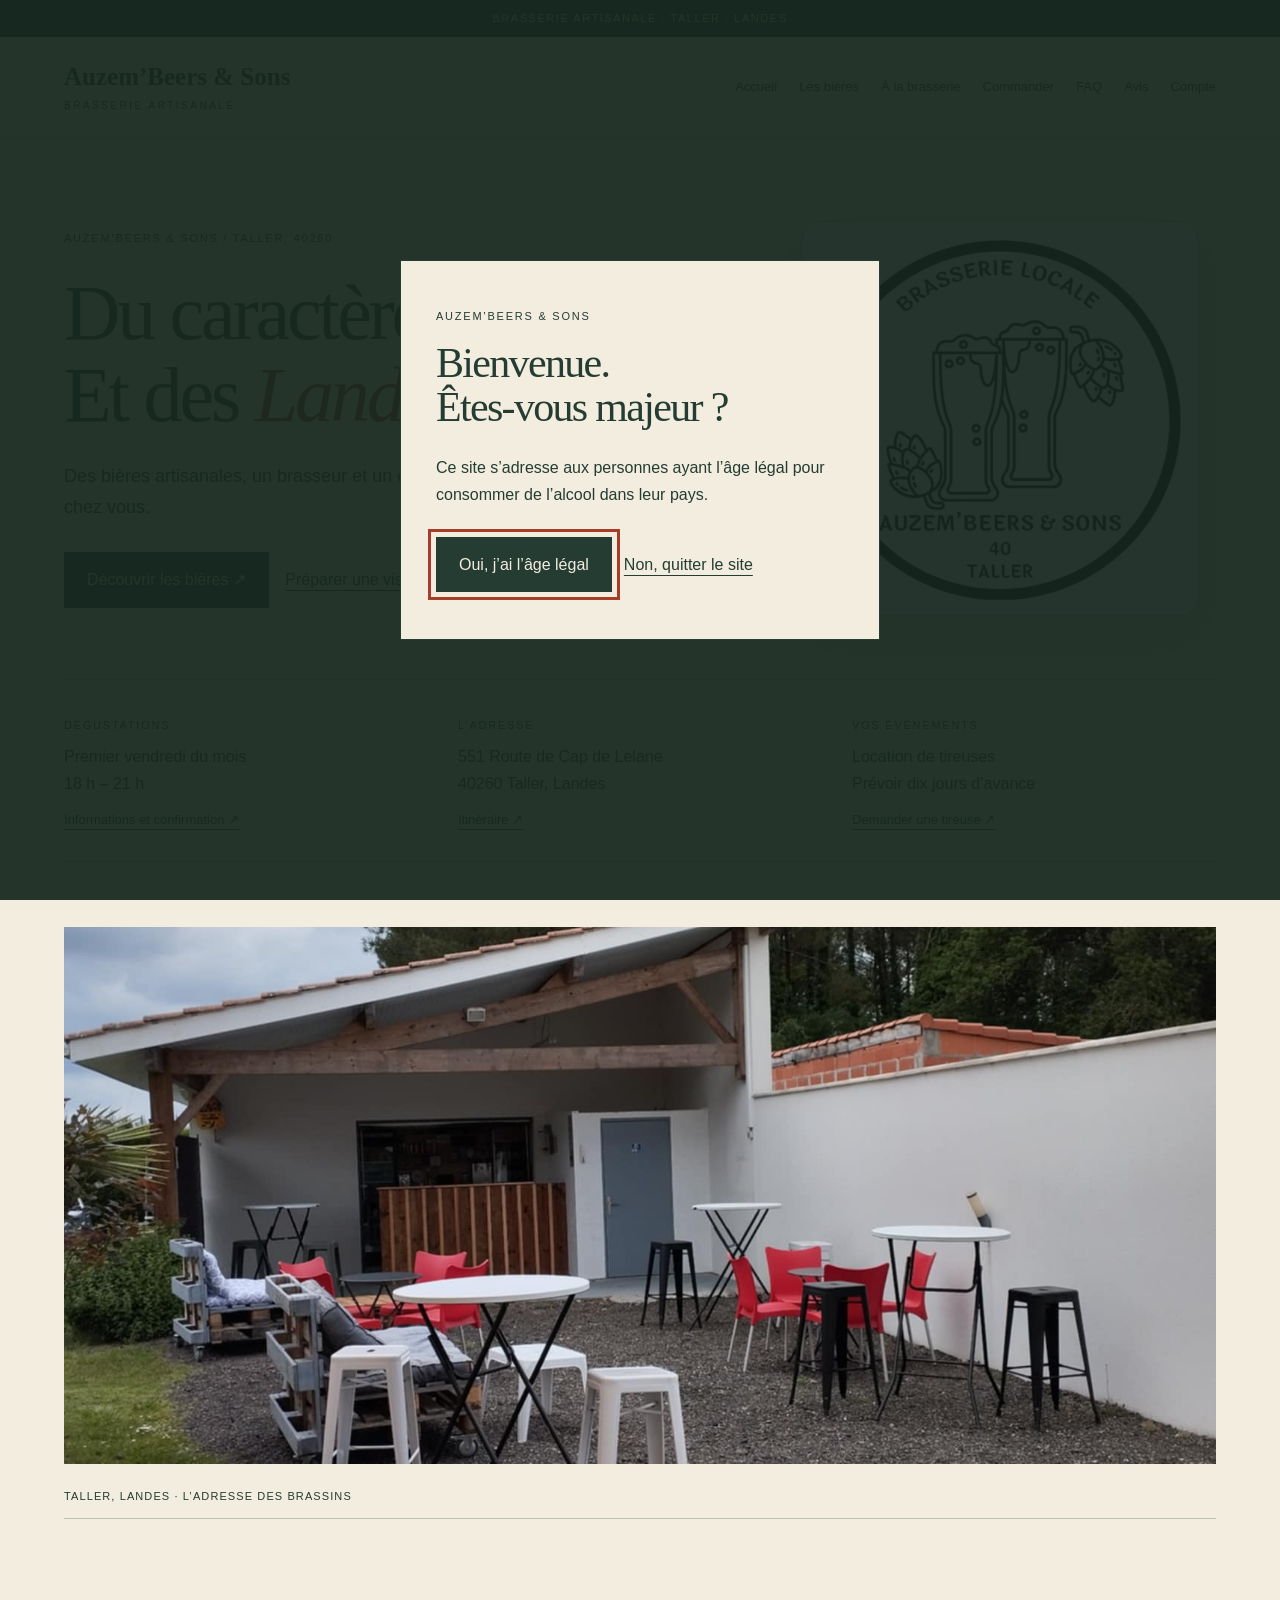
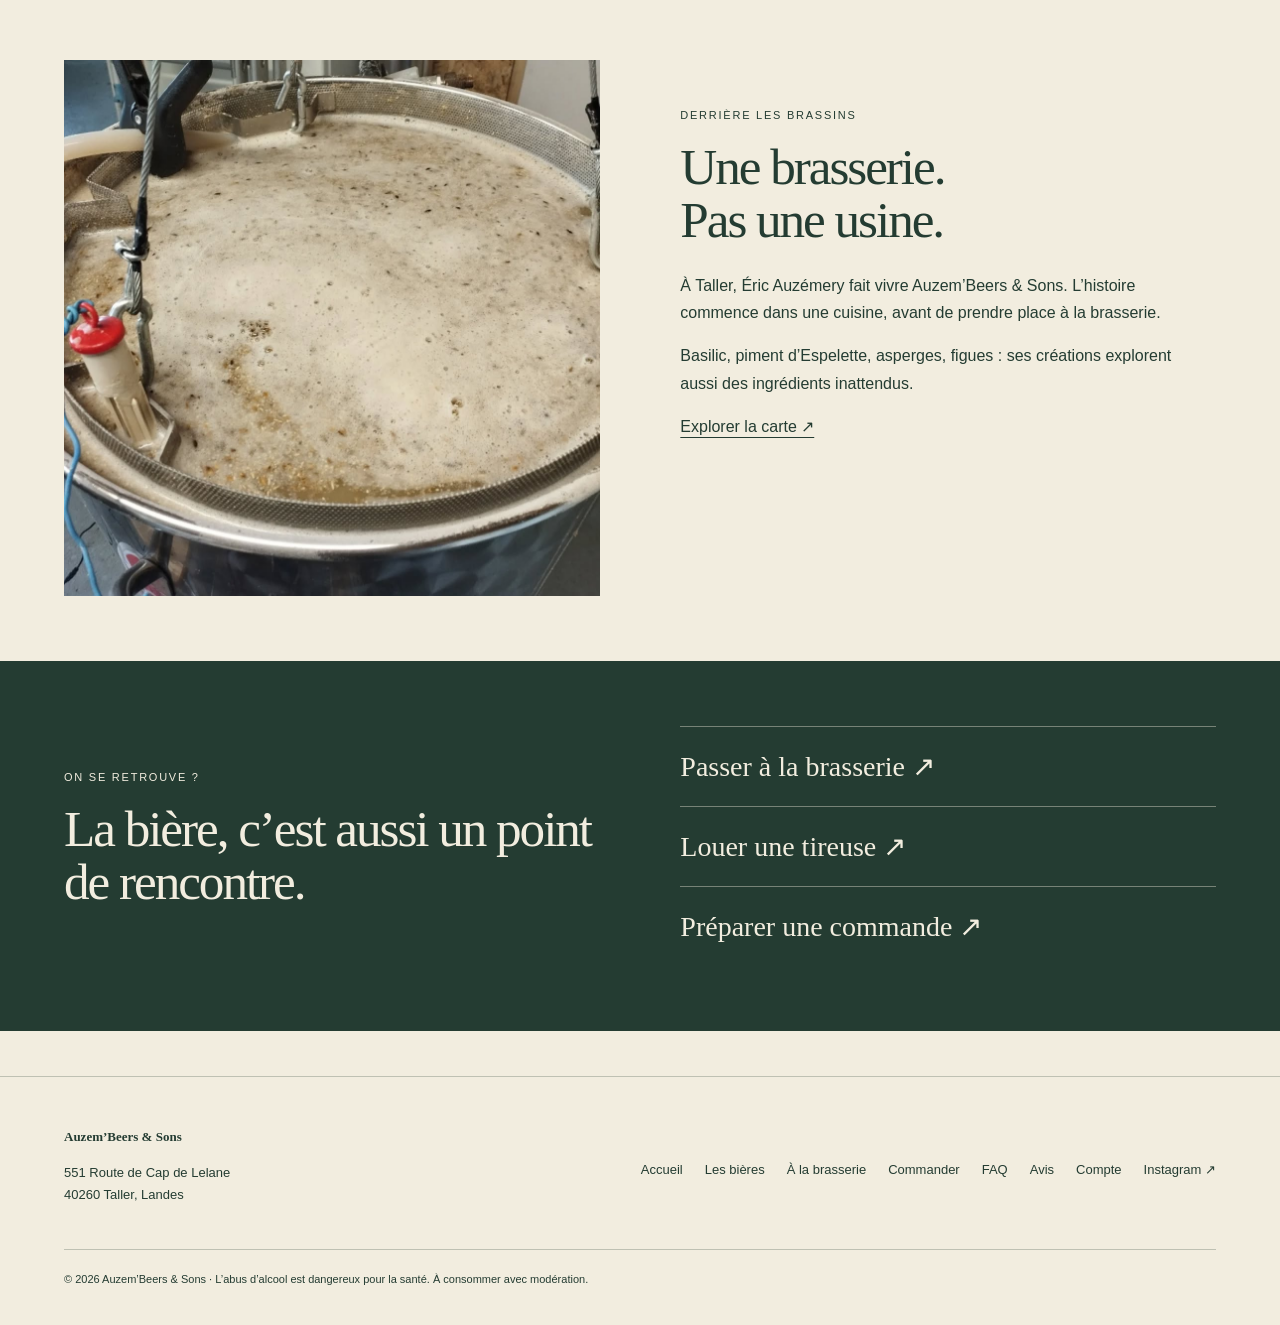
==== commit 7291eff4: "Slow homepage headline and add illuminated brewery logo" ====
--- a/index.html
+++ b/index.html
@@ -7,21 +7,26 @@
   <meta name="description" content="Bières artisanales à Taller dans les Landes. Découvrez Auzem’Beers & Sons et préparez votre visite à la brasserie.">
   <link rel="stylesheet" href="styles.css">
   <link rel="stylesheet" href="home.css?v=2">
-  <link rel="stylesheet" href="home-motion.css?v=1">
+  <link rel="stylesheet" href="home-motion.css?v=2">
   <script src="site.js?v=2" defer></script>
   <script src="home.js?v=2" defer></script>
-  <script src="home-motion.js?v=1" defer></script>
+  <script src="home-motion.js?v=2" defer></script>
 </head>
 <body class="home">
   <a class="skip" href="#main">Passer au contenu</a>
   <header><a href="produits.html">Les bières</a> · <a href="service.html">La brasserie</a></header>
   <main id="main">
-    <section class="wrap page-head">
-      <p class="eyebrow">Auzem’Beers &amp; Sons / Taller, 40260</p>
-      <h1 data-motion-title>Du caractère.<br>Et des <em>Landes.</em></h1>
-      <p class="intro">Des bières artisanales, un brasseur et un coin des Landes. Faites comme chez vous.</p>
-      <a class="button" href="produits.html">Découvrir les bières ↗</a>
-      <a href="#visiter">Préparer une visite</a>
+    <section class="wrap page-head hero-with-logo">
+      <div class="hero-copy">
+        <p class="eyebrow">Auzem’Beers &amp; Sons / Taller, 40260</p>
+        <h1 data-motion-title>Du caractère.<br>Et des <em>Landes.</em></h1>
+        <p class="intro">Des bières artisanales, un brasseur et un coin des Landes. Faites comme chez vous.</p>
+        <a class="button" href="produits.html">Découvrir les bières ↗</a>
+        <a href="#visiter">Préparer une visite</a>
+      </div>
+      <div class="hero-emblem" data-logo-light>
+        <div class="hero-emblem-surface"><img src="Logo.jpg" alt="Logo de la brasserie Auzem’Beers &amp; Sons" decoding="async"><span class="logo-light" aria-hidden="true"></span><span class="logo-sheen" aria-hidden="true"></span></div>
+      </div>
     </section>
     <section class="wrap practical" id="visiter" aria-label="Visiter et réserver">
       <div><p class="eyebrow">Dégustations</p><p>Premier vendredi du mois<br>18 h – 21 h</p><a href="service.html">Informations et confirmation ↗</a></div>
--- a/home-motion.css
+++ b/home-motion.css
@@ -4,10 +4,26 @@
 .home .motion-word { display:inline-block; }
 .home .motion-sr-only { position:absolute!important; width:1px; height:1px; padding:0; margin:-1px; overflow:hidden; clip-path:inset(50%); white-space:nowrap; border:0; }
 .home .brewery-film video { display:block; width:100%; aspect-ratio:16/9; object-fit:contain; background:var(--ink); }
+.home .hero-with-logo { display:grid; grid-template-columns:minmax(0,1.55fr) minmax(0,1fr); align-items:center; gap:clamp(30px,4vw,70px); }
+.home .hero-copy { min-width:0; }
+.home .hero-with-logo h1 { font-size:clamp(48px,6.1vw,96px); }
+.home .hero-emblem { width:100%; max-width:440px; justify-self:center; padding:18px; perspective:1000px; }
+.home .hero-emblem-surface { position:relative; overflow:hidden; isolation:isolate; border-radius:18px; border:1px solid var(--line); background:#fff; box-shadow:0 18px 48px #243c321c; transform:rotateX(var(--logo-rx,0deg)) rotateY(var(--logo-ry,0deg)); transition:transform .4s var(--motion-ease); }
+.home .hero-emblem img { display:block; width:100%; height:auto; }
+.home .logo-light,.home .logo-sheen { position:absolute; inset:0; pointer-events:none; }
+.home .logo-light { background:radial-gradient(circle at var(--logo-x,35%) var(--logo-y,25%),#fff6 0%,#edc47b20 32%,transparent 64%); mix-blend-mode:soft-light; }
+.home .logo-sheen { opacity:0; background:linear-gradient(115deg,transparent 30%,#fff5 47%,#e9bd6633 53%,transparent 70%); transform:translateX(-120%); }
+.home .hero-emblem.logo-ready .logo-sheen { animation:logo-sheen 3.6s var(--motion-ease) .2s 1; }
+@keyframes logo-sheen { 0% { opacity:0; transform:translateX(-120%); } 20% { opacity:.65; } 75% { opacity:.65; } 100% { opacity:0; transform:translateX(120%); } }
 @media (min-width:1000px) and (min-height:700px) {
   .home .brewery-story { align-items:start; }
   .home .brewery-story .story-photo { position:sticky; top:32px; max-height:calc(100vh - 64px); }
   .home .brewery-story > div { padding:35px 0 110px; }
+}
+@media (max-width:900px) {
+  .home .hero-with-logo { grid-template-columns:1fr; gap:25px; }
+  .home .hero-with-logo h1 { font-size:clamp(48px,8vw,80px); }
+  .home .hero-emblem { max-width:280px; padding:8px; }
 }
 @media (hover:hover) and (pointer:fine) {
   .home .button { transition:background .2s, border-color .2s, transform .3s var(--motion-ease); }
@@ -20,4 +36,6 @@
   .home .brewery-story .story-photo { position:static; }
   .home .button:hover { transform:none; }
   .home .rows > a:hover { padding-left:0; }
+  .home .hero-emblem-surface { transform:none!important; transition:none; }
+  .home .logo-light,.home .logo-sheen { display:none; animation:none!important; }
 }
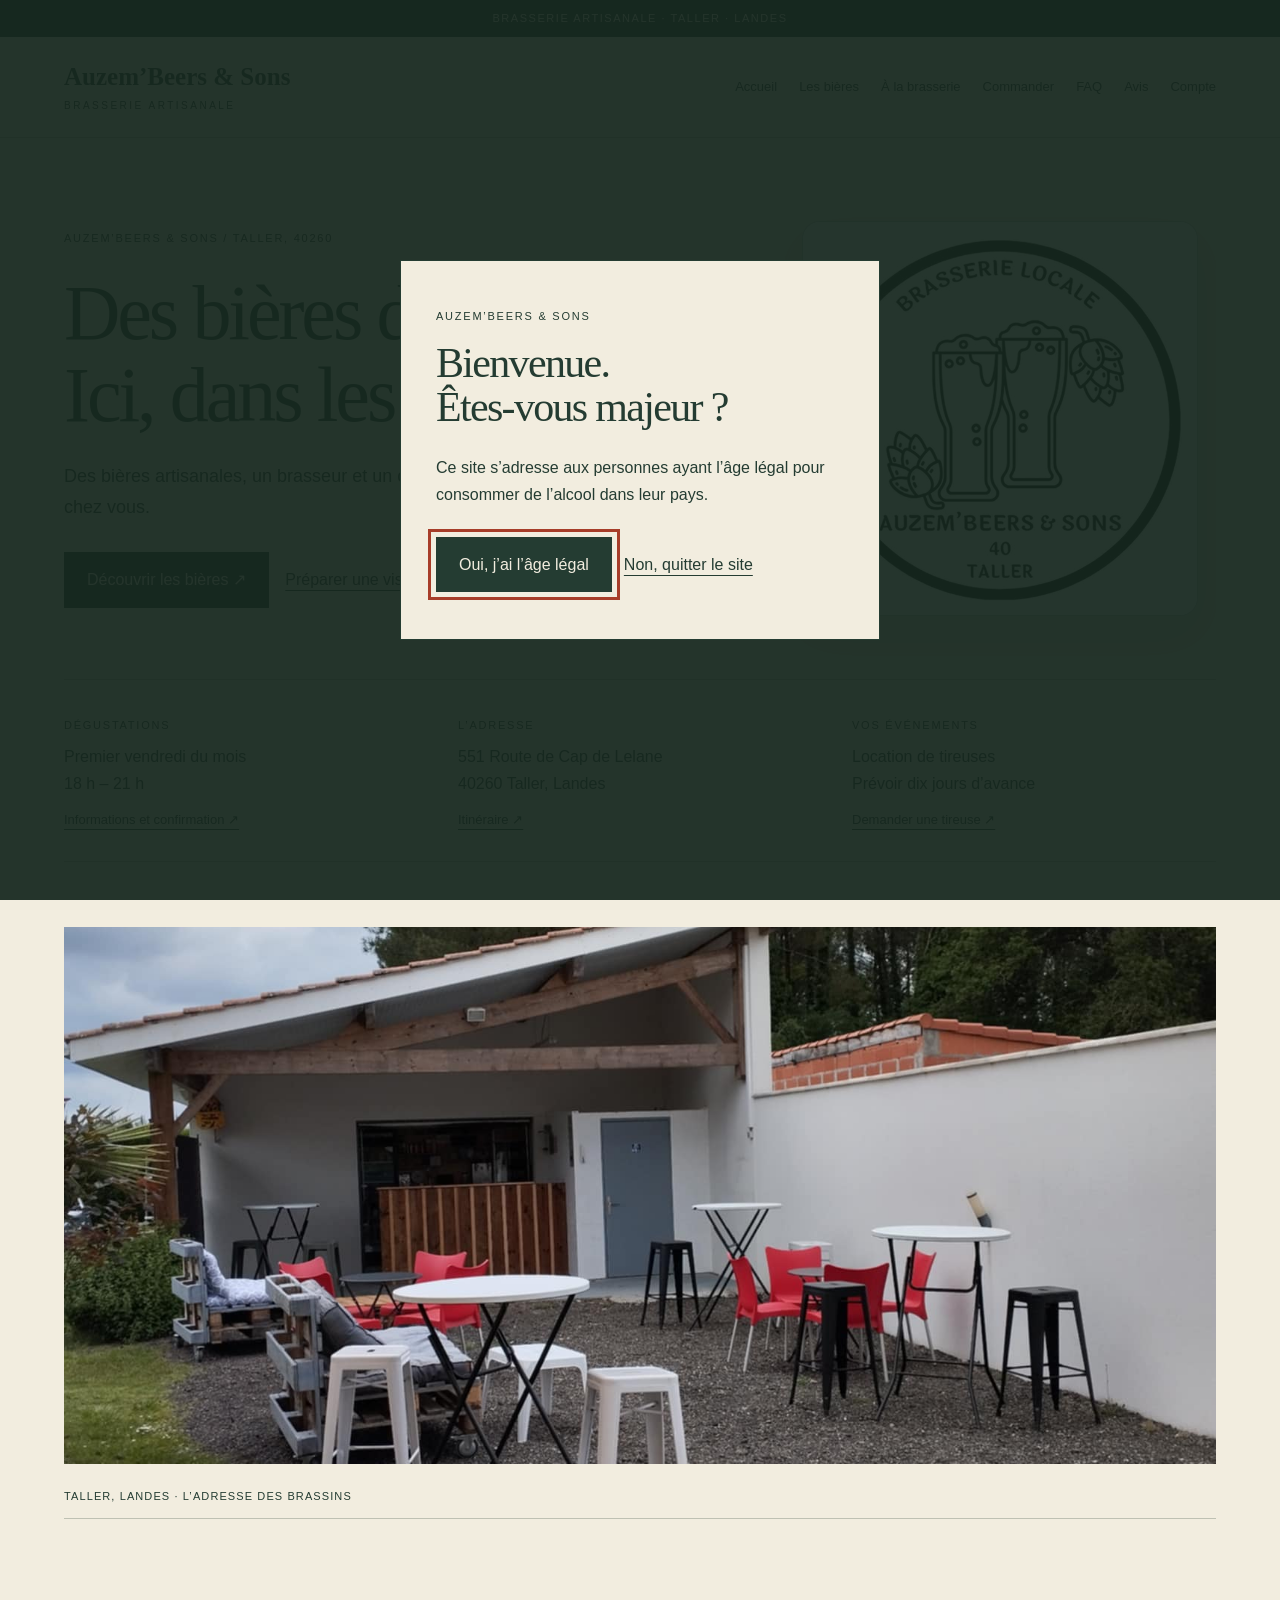
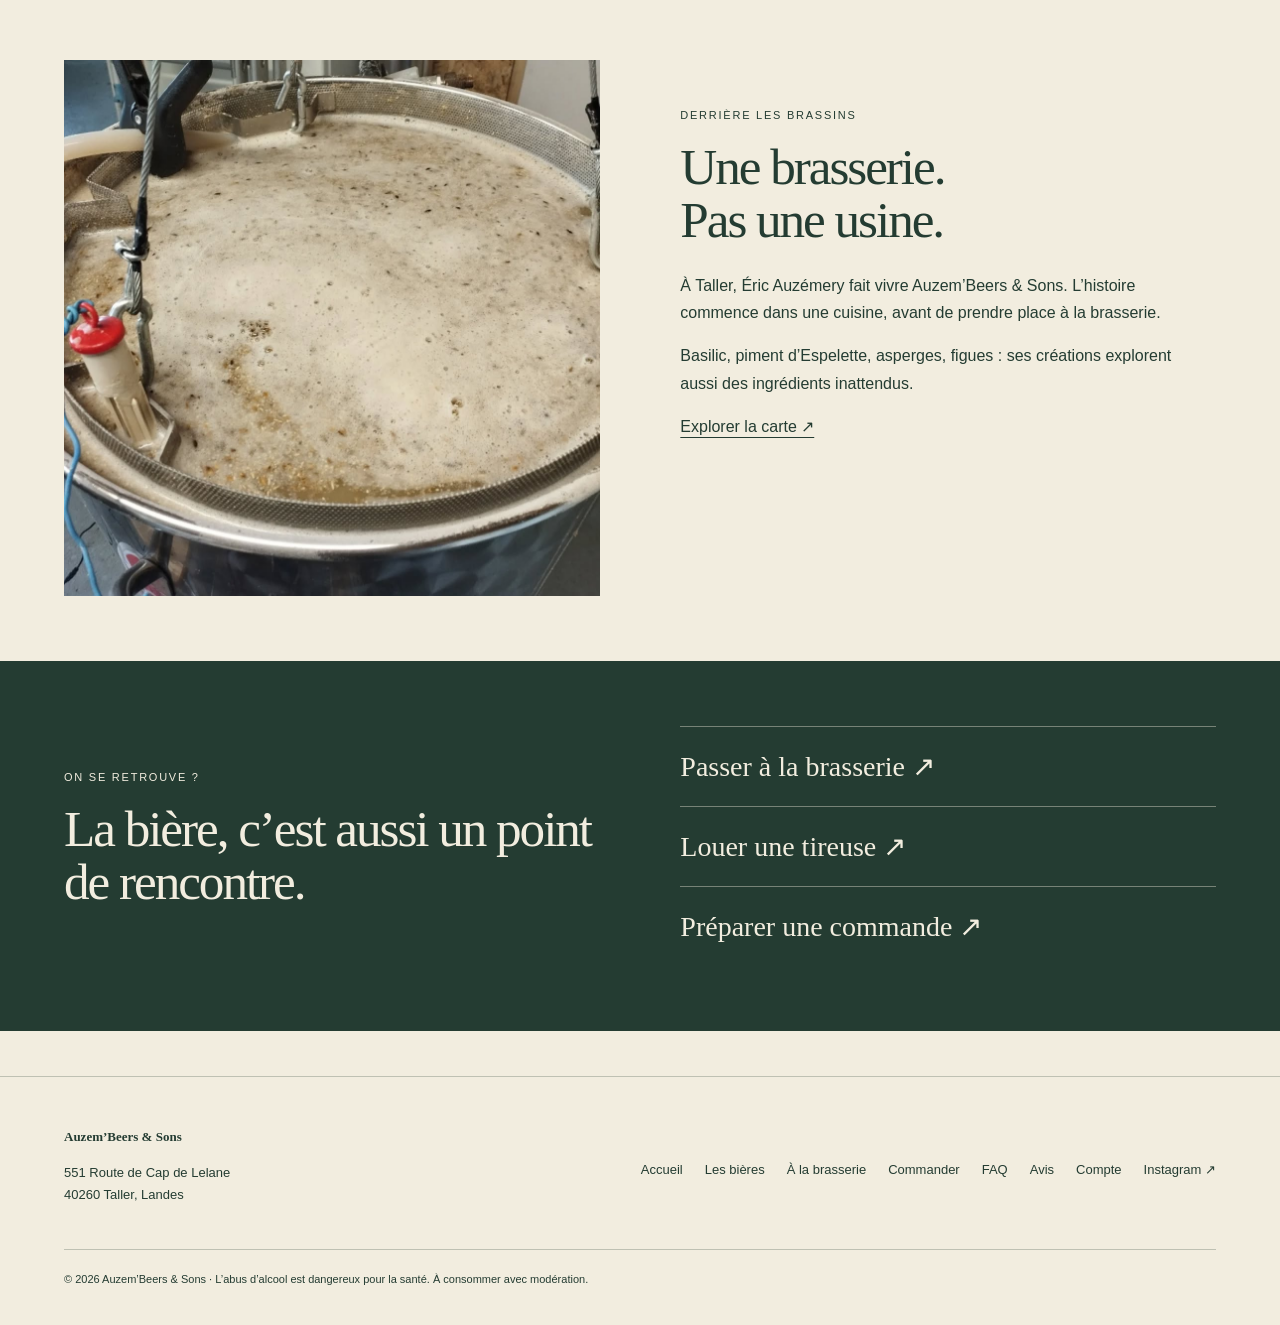
==== commit 7cc8aa0d: "Update homepage brewery headline" ====
--- a/index.html
+++ b/index.html
@@ -19,7 +19,7 @@
     <section class="wrap page-head hero-with-logo">
       <div class="hero-copy">
         <p class="eyebrow">Auzem’Beers &amp; Sons / Taller, 40260</p>
-        <h1 data-motion-title>Du caractère.<br>Et des <em>Landes.</em></h1>
+        <h1 data-motion-title>Des bières de caractère.<br>Ici, dans les <em>Landes.</em></h1>
         <p class="intro">Des bières artisanales, un brasseur et un coin des Landes. Faites comme chez vous.</p>
         <a class="button" href="produits.html">Découvrir les bières ↗</a>
         <a href="#visiter">Préparer une visite</a>
